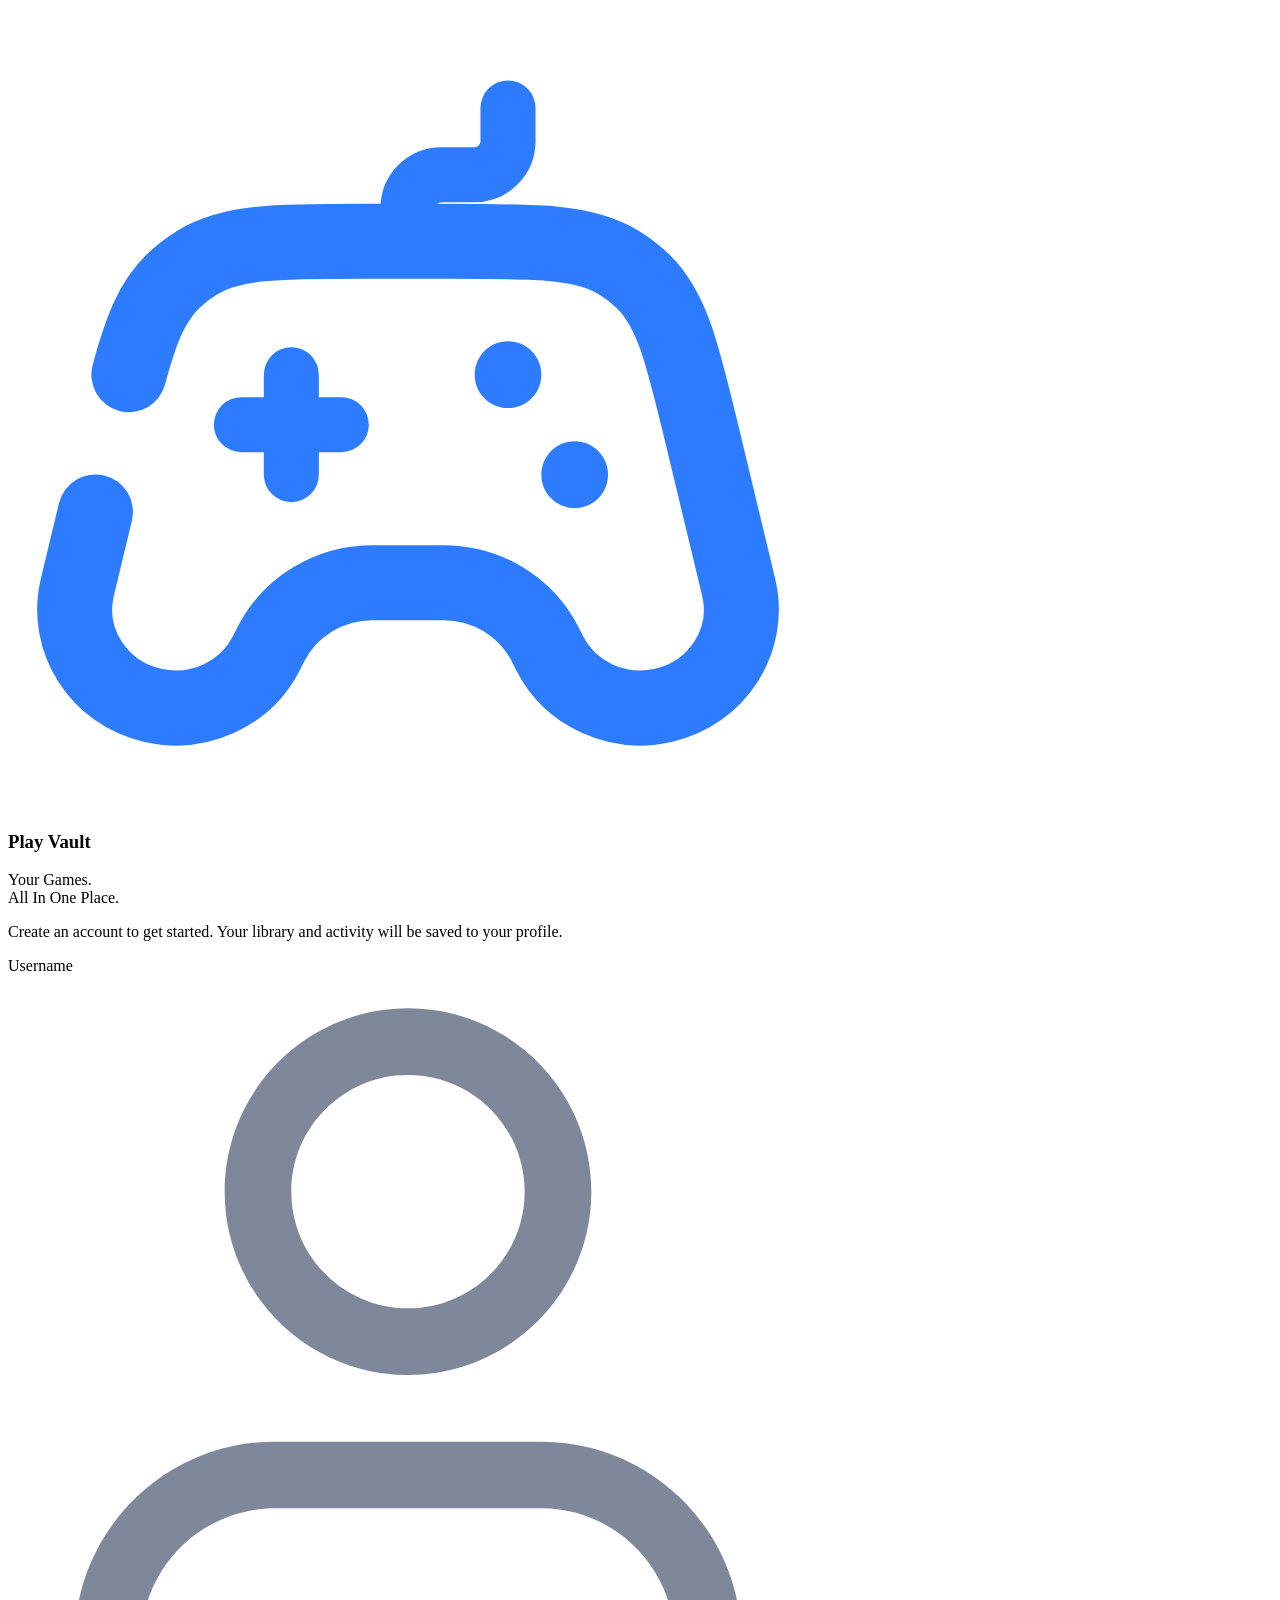
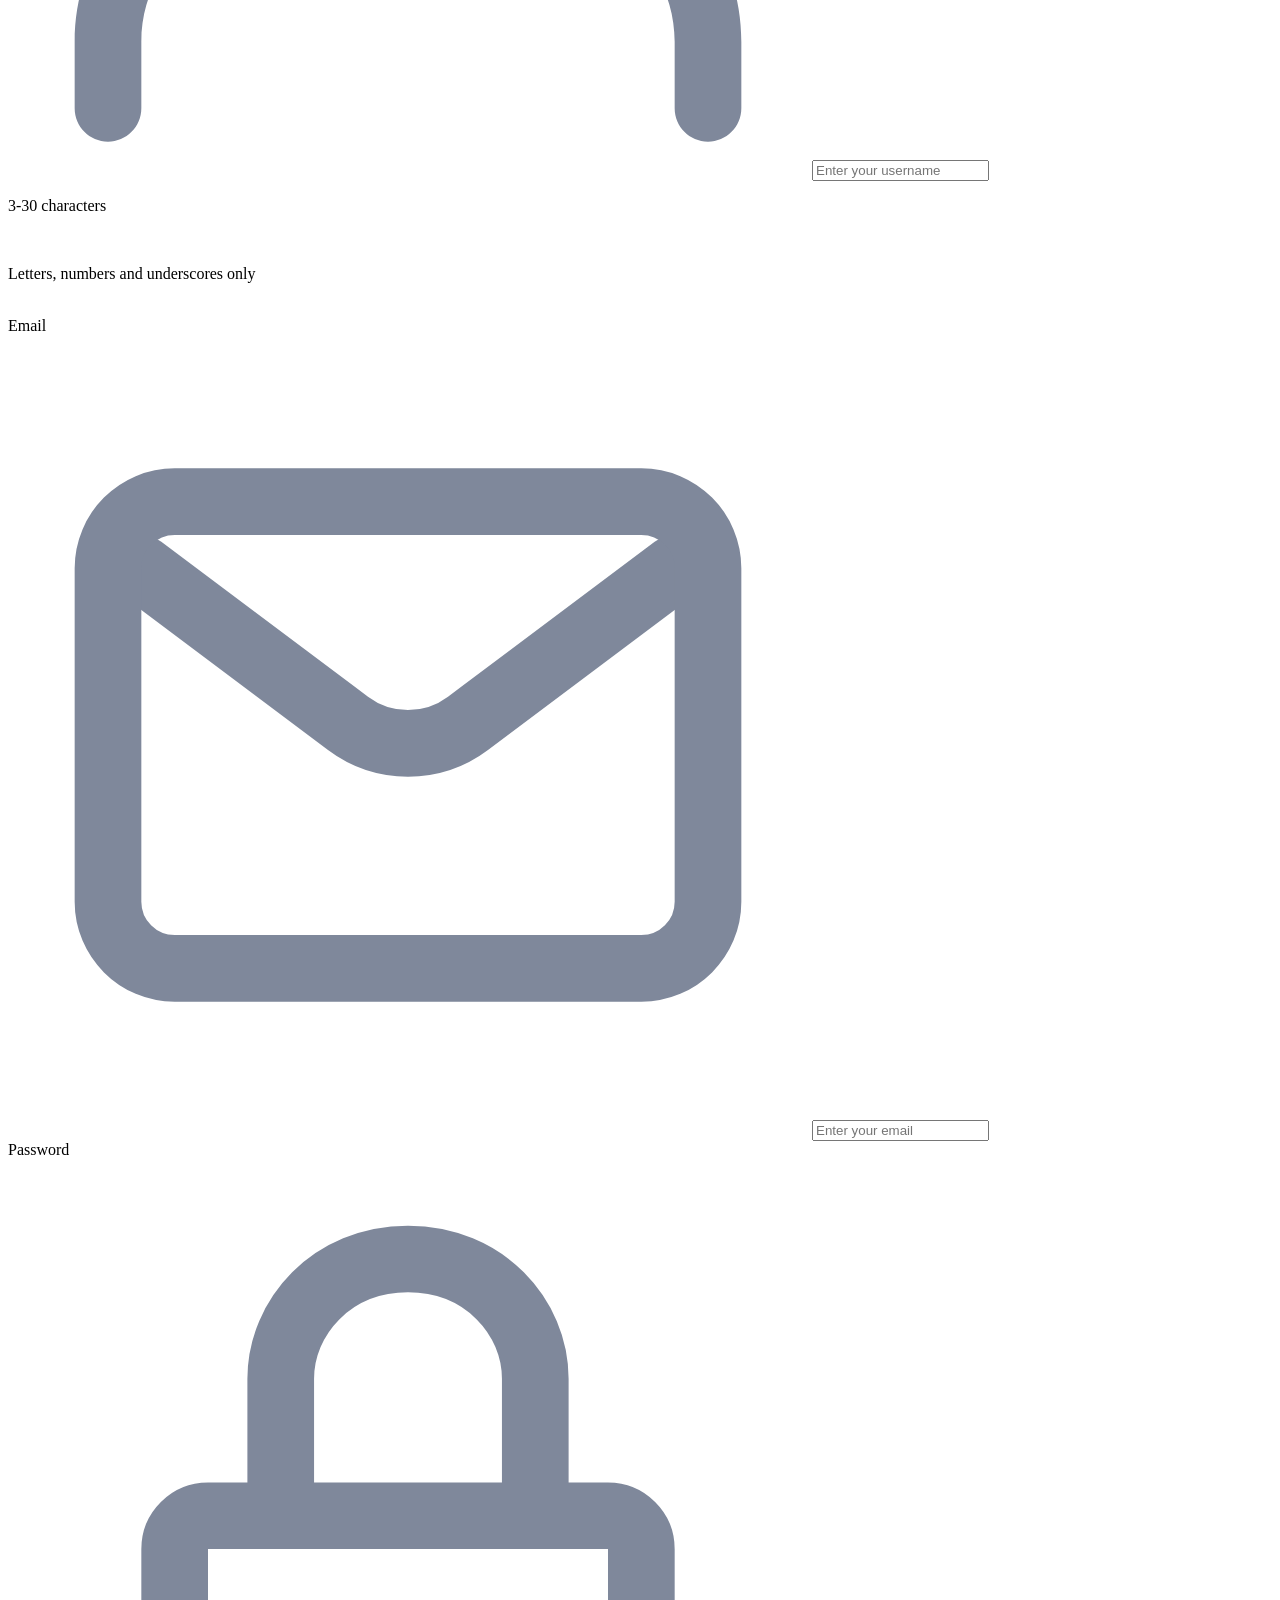
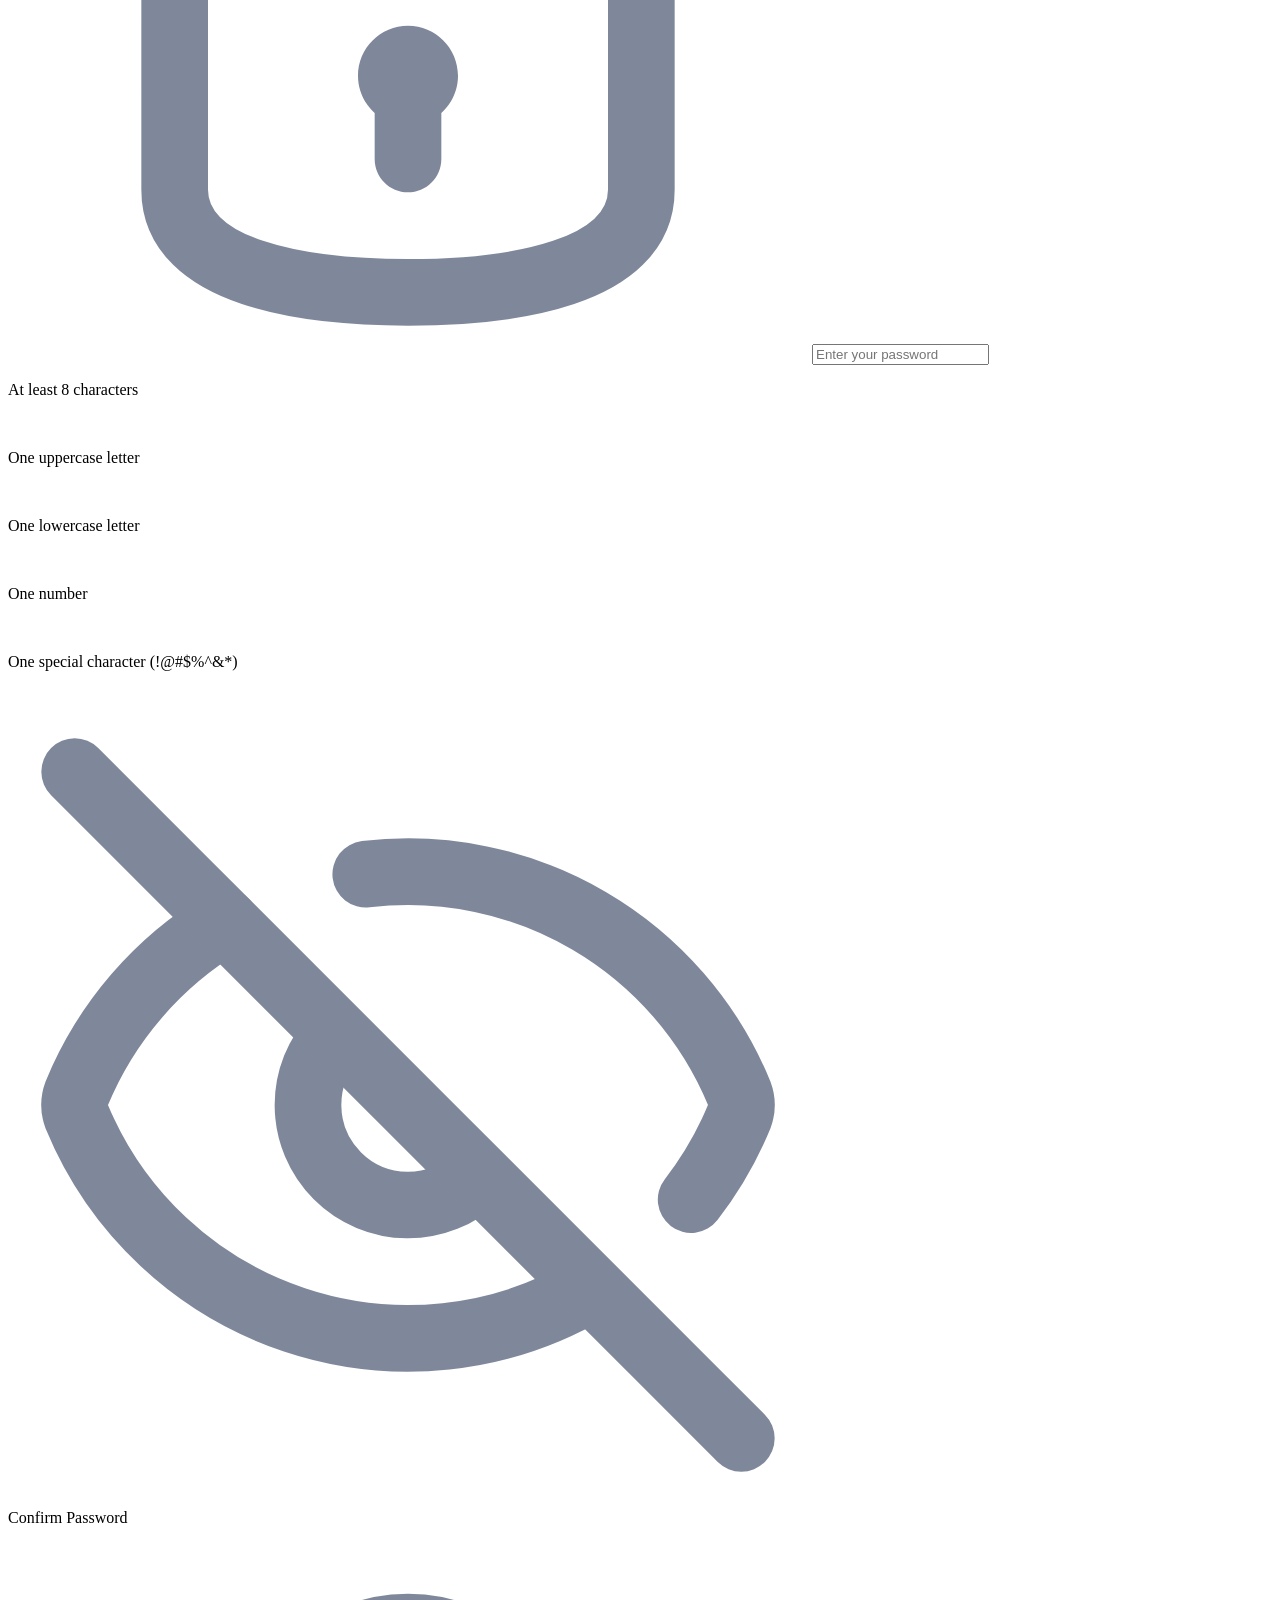
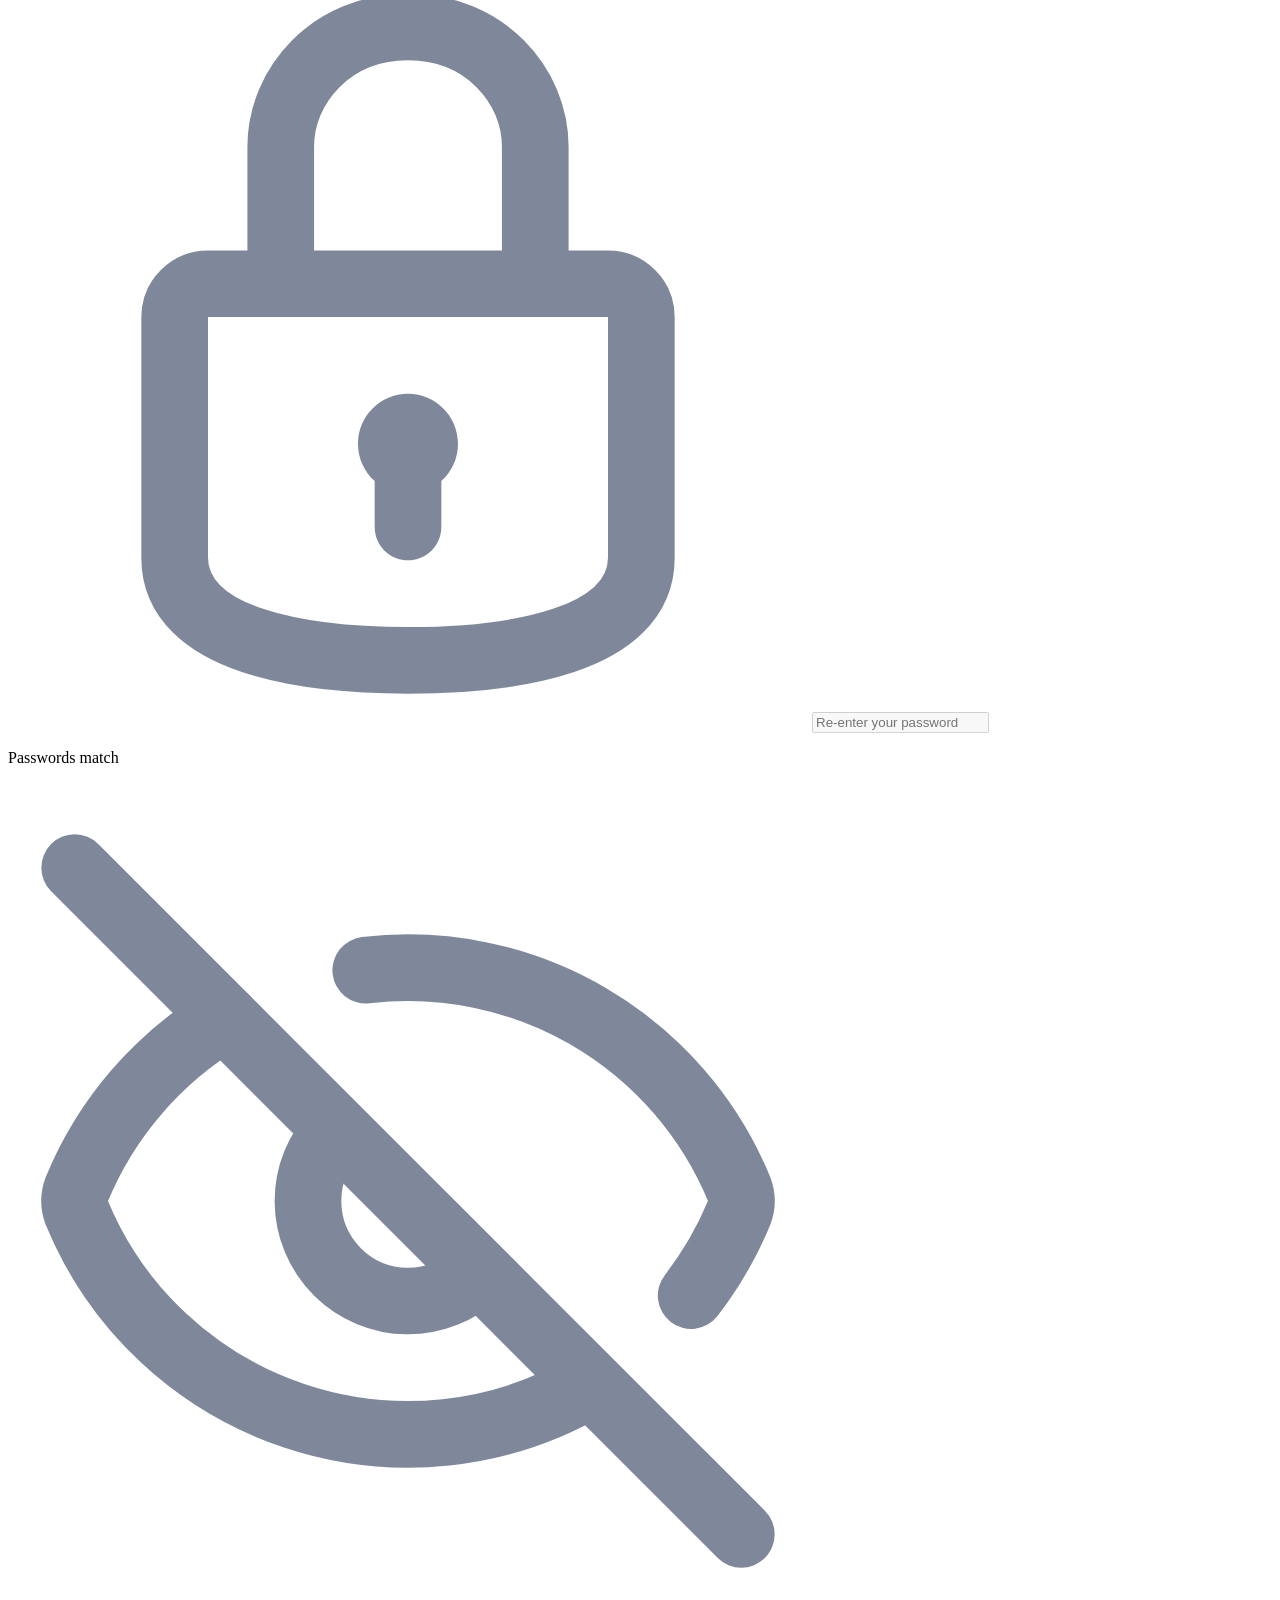
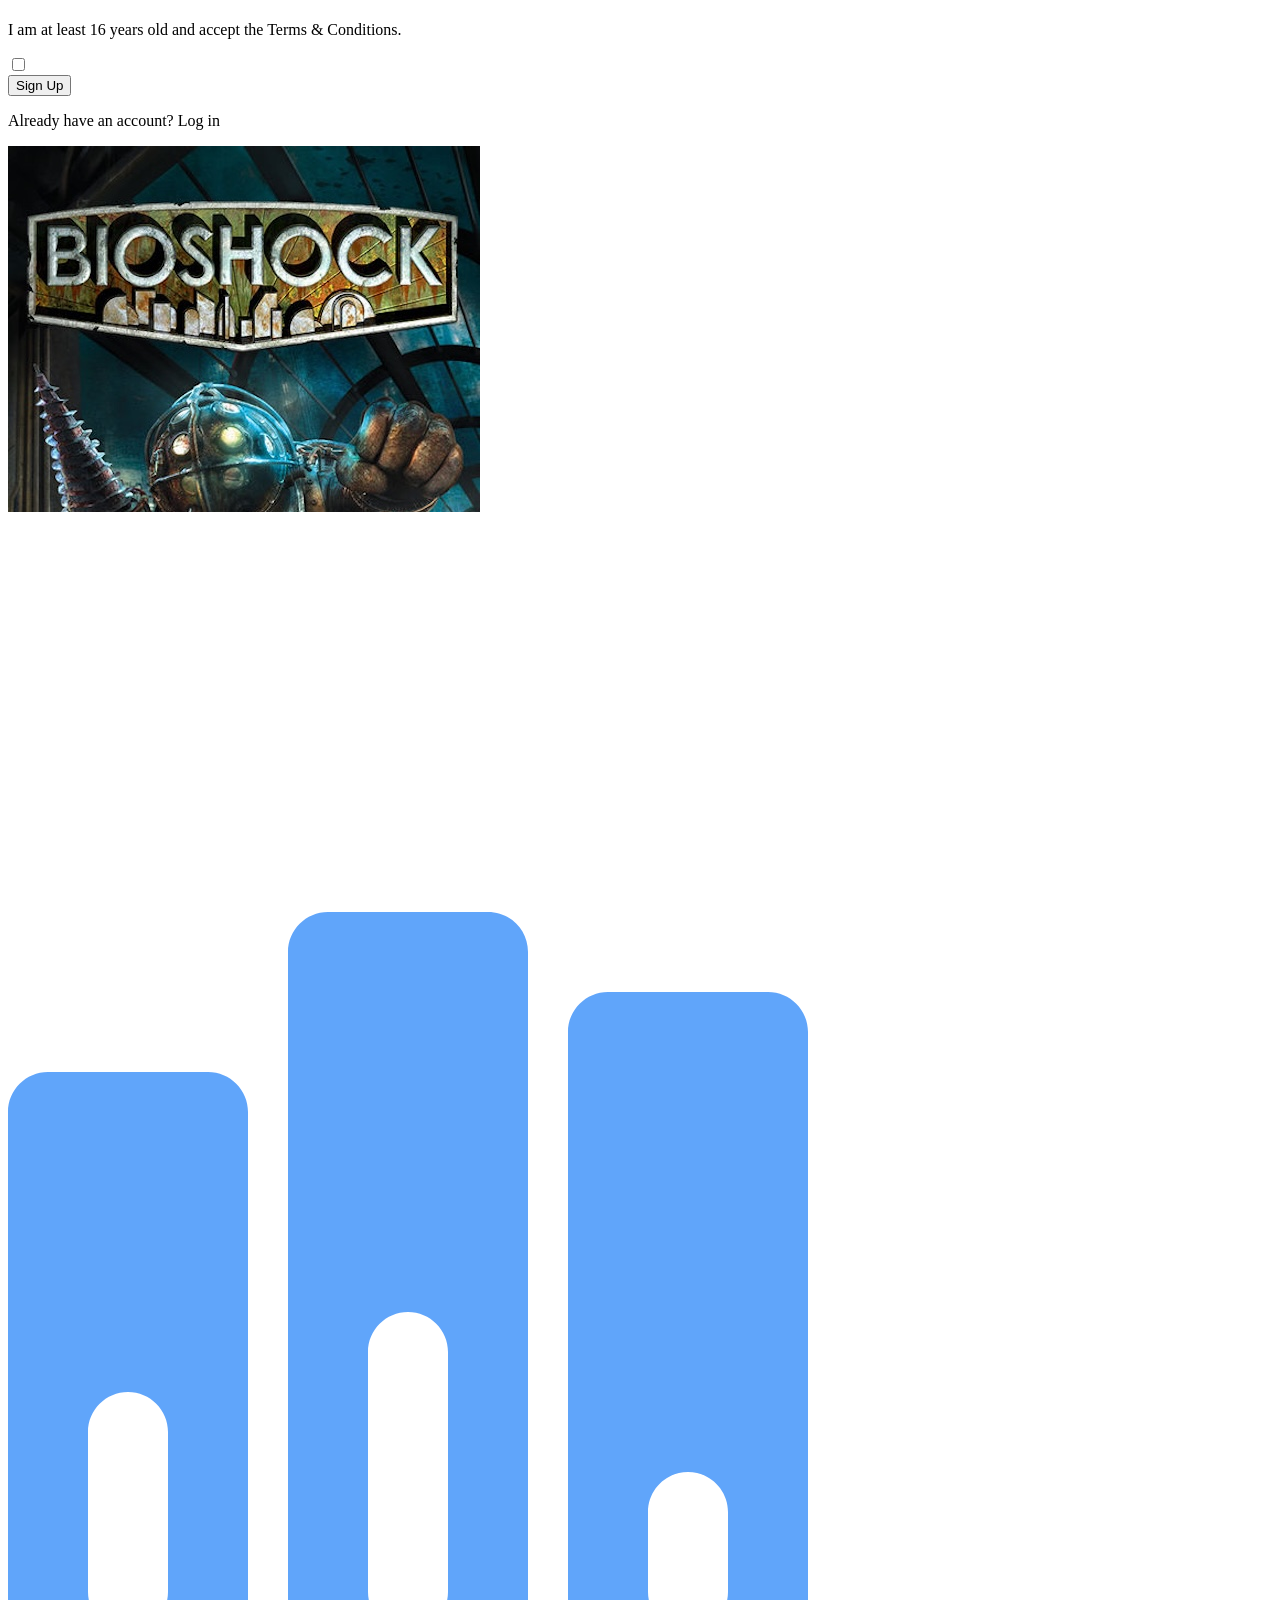
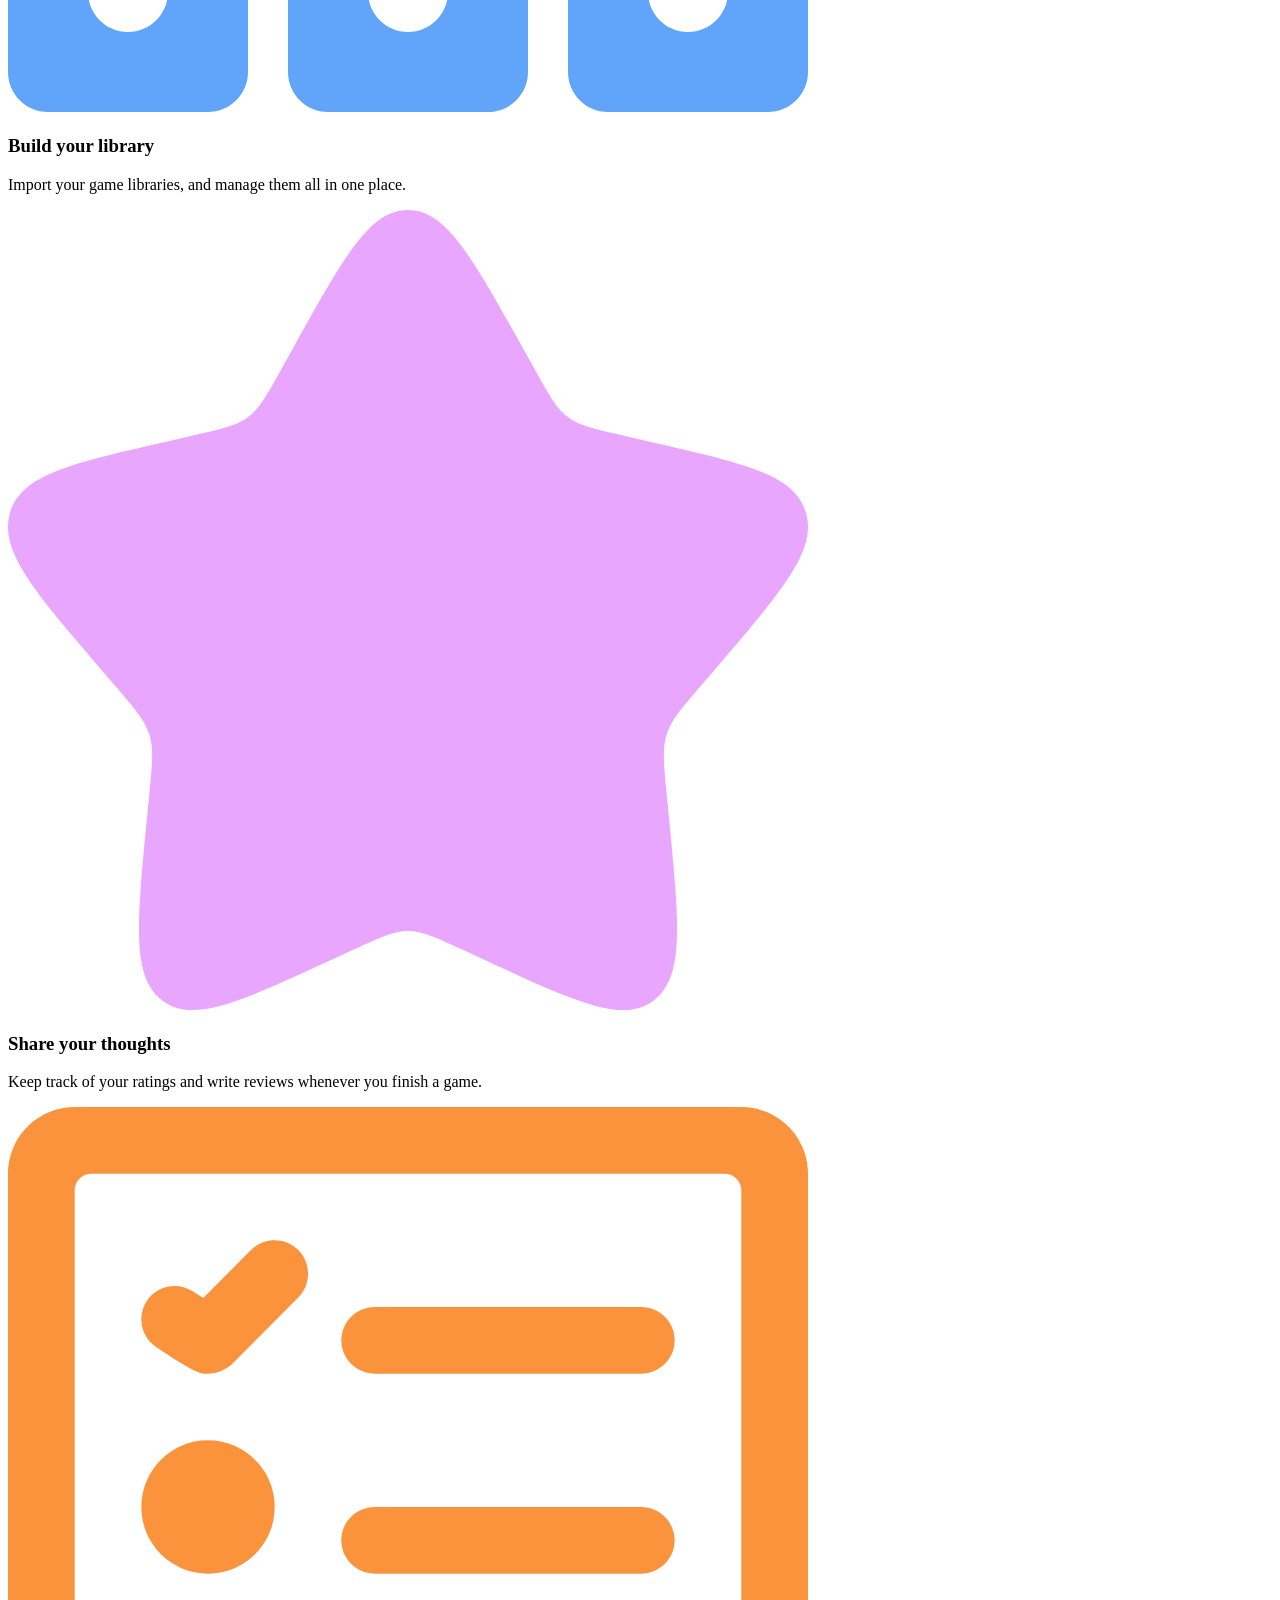
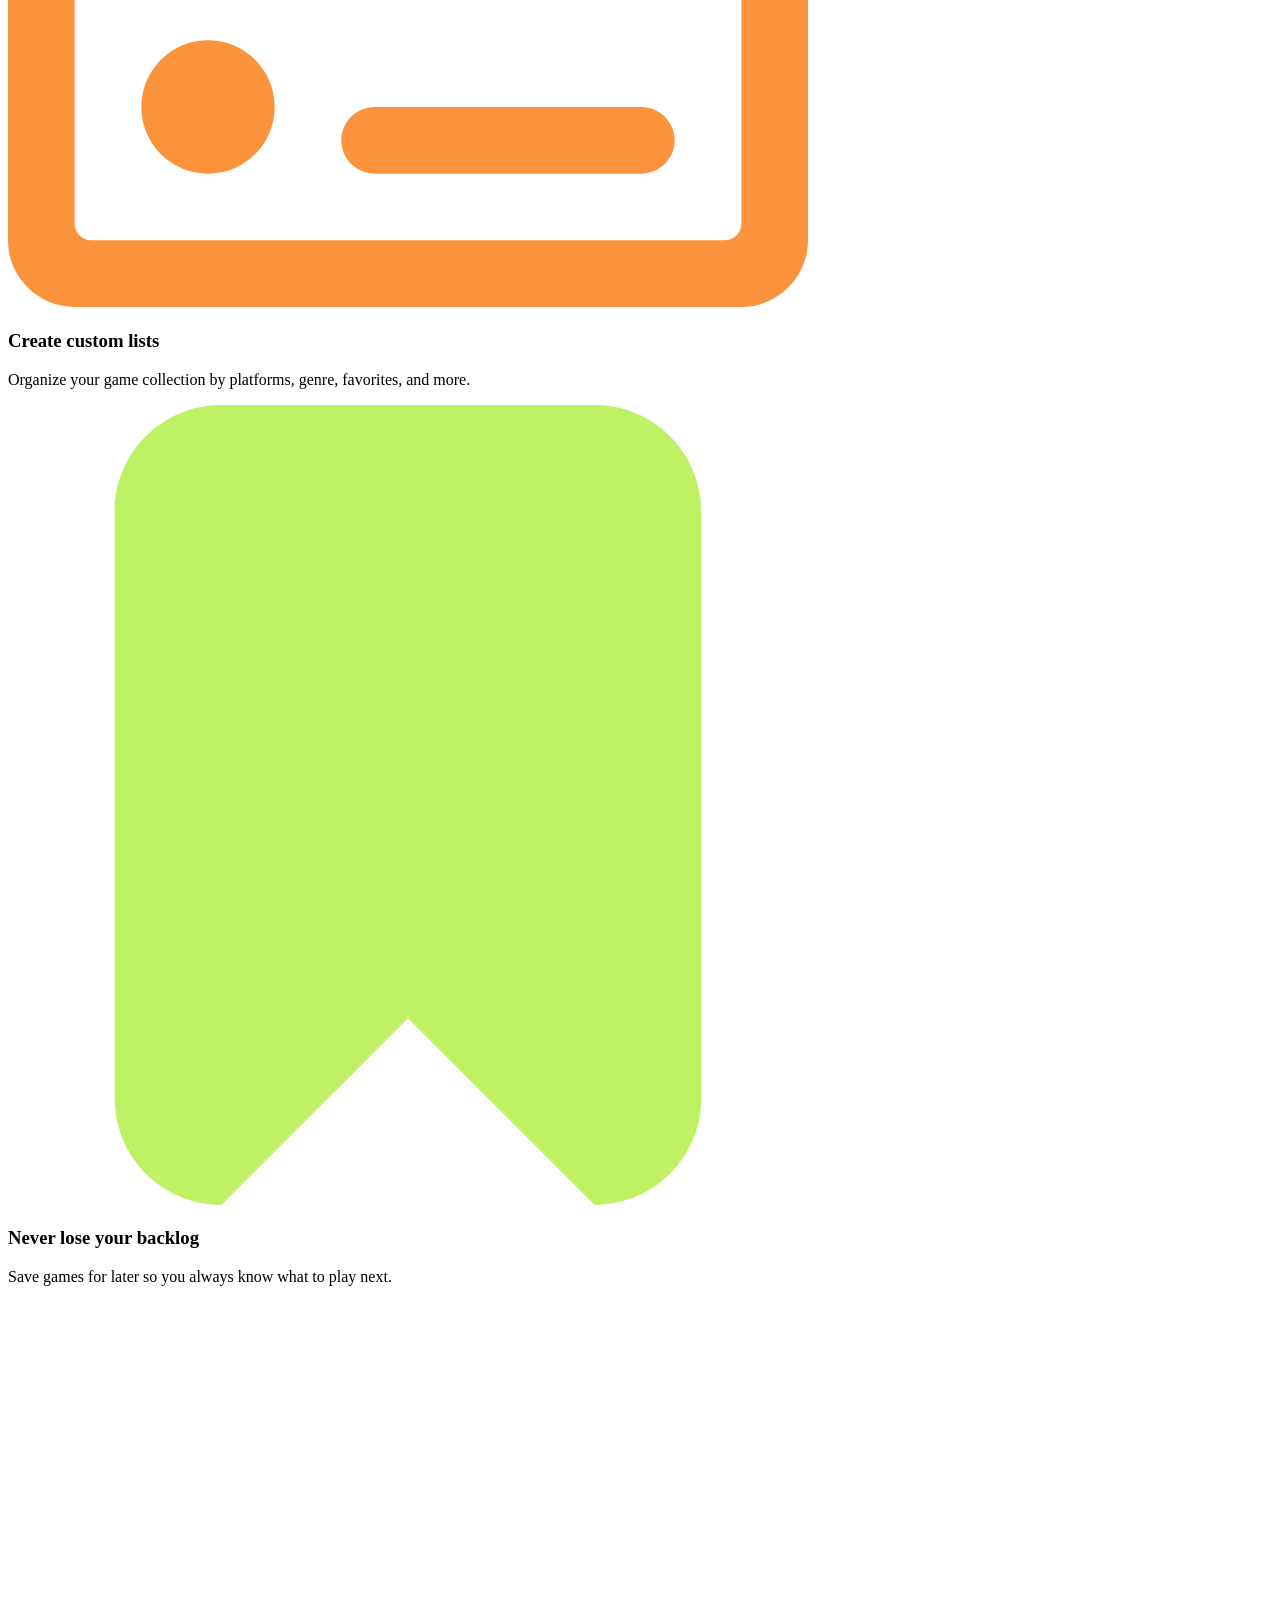
==== index.html @ db042876 "feat(html): add checkbox for terms acceptance - Require users to accept the terms before submitting " ====
<!DOCTYPE html>
<html lang="en">
    <head>
        <meta charset="UTF-8">
        <meta name="viewport" content="width=device-width, initial-scale=1.0">
        <link rel="stylesheet" href="styles/sign-up.css">
        <link rel="preconnect" href="https://fonts.googleapis.com">
        <link rel="preconnect" href="https://fonts.gstatic.com" crossorigin>
        <link href="https://fonts.googleapis.com/css2?family=Inter:ital,opsz,wght@0,14..32,100..900;1,14..32,100..900&display=swap" rel="stylesheet">
        <link rel="preconnect" href="https://fonts.googleapis.com">
        <link rel="preconnect" href="https://fonts.gstatic.com" crossorigin>
        <link href="https://fonts.googleapis.com/css2?family=Manrope:wght@200..800&display=swap" rel="stylesheet">
        <script type="module" src="scripts/background.js"></script>
        <script type="module" src="scripts/form.js"></script>
        <title>Sign Up</title>
    </head>
    <body>
        <div class="sign-up-wrapper">
            <div class="sign-up-card">
                <section class="sign-up-content">
                    <div class="content-wrapper">
                        <section class="content-intro">
                            <div class="content-header">
                                <div id="logo-wrapper">
                                    <img src="UI Icons/Input Icons/logo-icon.svg" alt="Video game controller icon" id="logo-icon">
                                </div>
                                <h1 id="content-title">
                                    <span class="heading-primary">Play</span>
                                    <span class="heading-secondary">Vault</span>
                                </h1>
                            </div>
                            <p id="content-tagline">
                                <span class="heading-primary">Your Games.<br></span>
                                <span class="heading-secondary">All In One Place.</span>
                            </p>
                            <div id="content-description-wrapper">
                                <p id="content-description">Create an account to get started. Your library and activity will be saved to your profile.</p>
                            </div>
                        </section>
                            <section class="user-info">
                                <div class="form-group">
                                    <label for="username">
                                        Username
                                    </label>
                                    <div class="input-wrapper">
                                        <img src="UI Icons/Input Icons/username-icon.svg" class="input-icon" id="username-icon" alt="User avatar icon to repersent username input">
                                        <input 
                                            type="text" 
                                            class="form-control" 
                                            id="username" name="user_name" 
                                            placeholder="Enter your username" 
                                            autocomplete="off" 
                                            minlength="3" 
                                            maxlength="30"
                                            pattern="(?=.*[A-Za-z])(?=.*[0-9])(?!.*[^A-Za-z0-9_])[A-Za-z0-9_]{3,30}" 
                                            required>
                                        <section class="requirements" id="username-requirements">
                                            <section class="requirements-list">
                                                <div class="requirement-item">
                                                    <p class="requirement username-requirement" 
                                                        id="username-requirement-length"
                                                        data-regex=".{3,30}">
                                                        3-30 characters
                                                    </p>
                                                    <img src="" alt="" class="requirement-icon">
                                                </div>
                                                <div class="requirement-item">
                                                    <p class="requirement username-requirement" 
                                                        id="username-requirement-letters"
                                                        data-regex="(?=.*[A-Za-z])(?=.*[0-9])(?!.*[^A-Za-z0-9_])[A-Za-z0-9_]+">
                                                        Letters, numbers and underscores only
                                                    </p>
                                                    <img src="" alt="" class="requirement-icon">
                                            </div>
                                        </section>
                                    </section>
                                    </div>
                                </div>
                                <div class="form-group">
                                    <label for="email">
                                        Email
                                    </label>
                                    <div class="input-wrapper">
                                        <img src="UI Icons/Input Icons/email-icon.svg" class="input-icon" id="email-icon" alt="Email message icon to repersent emal input">
                                        <input 
                                            type="email" 
                                            class="form-control" 
                                            id="email" 
                                            name="user_email" 
                                            placeholder="Enter your email" 
                                            autocomplete="new-user-email"
                                            minlength="8" 
                                            maxlength="254" 
                                            required>
                                    </div>
                                </div>
                            </section>
                            <section class="password-info">
                                <div class="form-group">
                                    <label for="password">
                                        Password
                                    </label>
                                    <div class="input-wrapper">
                                        <img src="UI Icons/Input Icons/password-icon.svg" class="input-icon" id="password-icon" alt="Padlock icon to repersent password input">
                                        <input 
                                            type="password" 
                                            class="form-control" 
                                            id="password" 
                                            name="user_password" 
                                            placeholder="Enter your password" 
                                            autocomplete="new-password" 
                                            minlength="8" 
                                            maxlength="128"
                                            pattern="^(?=.*[A-Z])(?=.*[a-z])(?=.*[0-9])(?=.*[!@#$%^&*])[A-Za-z0-9!@#$%^&*]{8,128}$" 
                                            required>
                                        <section class="password-strength">
                                            <div class="password-strength-meter">
                                                <div class="strength-segment" id="strength-segment-1"></div>
                                                <div class="strength-segment" id="strength-segment-2"></div>
                                                <div class="strength-segment" id="strength-segment-3"></div>
                                                <div class="strength-segment" id="strength-segment-4"></div>
                                            </div>
                                            <div class="strength-label-wrapper">
                                                <p id="strength-label"></p>
                                            </div>
                                        </section>
                                        <section class="requirements" id="password-requirements">
                                            <section class="requirements-list">
                                                <div class="requirement-item">
                                                    <p class="requirement password-requirement"
                                                        id="password-requirement-length" 
                                                        data-regex=".{8,128}">
                                                        At least 8 characters
                                                     </p>
                                                    <img src="" alt="" class="requirement-icon">
                                                </div>
                                                <div class="requirement-item">
                                                    <p class="requirement password-requirement character-requirement" 
                                                        id="password-requirement-uppercase" 
                                                        data-regex="[A-Z]">
                                                        One uppercase letter
                                                    </p>
                                                    <img src="" alt="" class="requirement-icon">
                                                </div>
                                                <div class="requirement-item">
                                                    <p class="requirement password-requirement character-requirement" 
                                                        id="password-requirement-lowercase" 
                                                        data-regex="[a-z]">
                                                        One lowercase letter    
                                                    </p>
                                                    <img src="" alt="" class="requirement-icon">
                                                </div>
                                                <div class="requirement-item">
                                                    <p class="requirement password-requirement character-requirement" 
                                                        id="password-requirement-number" 
                                                        data-regex="[0-9]">
                                                        One number
                                                    </p>
                                                    <img src="" alt="" class="requirement-icon">
                                                </div>
                                                <div class="requirement-item">
                                                    <p class="requirement password-requirement character-requirement"           id="password-requirement-special-character" data-regex="[!@#$%^&*]">
                                                        One special character (!@#$%^&*)
                                                    </p>
                                                    <img src="" alt="" class="requirement-icon">
                                                </div>
                                            </section>
                                        </section>
                                        <img src="UI Icons/Input Icons/reveal-password-icon-off-gray.svg" class="input-icon reveal-password-icon" alt="Open eye symbol to repersent password reveal button">
                                    </div>
                                </div>
                                <div class="form-group">
                                    <label for="confirm-password">
                                        Confirm Password
                                    </label>
                                    <div class="input-wrapper">
                                        <img src="UI Icons/Input Icons/password-icon.svg" class="input-icon" id="password-icon" alt="Padlock icon to repersent password input">
                                        <input 
                                            type="password" 
                                            class="form-control" 
                                            id="confirm-password" 
                                            name="confirmed_user_password" 
                                            placeholder="Re-enter your password" 
                                            autocomplete="new-password" 
                                            minlength="8" 
                                            maxlength="128" 
                                            pattern="^(?=.*[A-Z])(?=.*[a-z])(?=.*[0-9])(?=.*[!@#$%^&*])[A-Za-z0-9!@#$%^&*]{8,128}$"
                                            required disabled>
                                        <section id="password-match-requirement">
                                            <div class="password-match-status-wrapper">
                                                <p id="password-match-status">
                                                    Passwords match
                                                </p>
                                                <img src="" alt=""  id="password-match-icon">
                                            </div>
                                        </section>
                                        <img src="UI Icons/Input Icons/reveal-password-icon-off-gray.svg" class="input-icon reveal-password-icon" alt="Open eye symbol to repersent password reveal button">
                                    </div>
                                </div>
                            </section>
                            <div class="form-group">
                                <section class="sign-up-legal">
                                    <p>I am at least 16 years old and accept the <a id="terms-and-conditions-link">Terms & Conditions</a>.</p>
                                    <input type="checkbox" id="terms-and-conditions" name="terms_and_conditions" required>
                                </section>
                            </div>
                        </form>
                        <section class="sign-up-submit">
                            <button class="form-control" id="sign-up-button" form="sign-up-form" type="submit">
                                <span id="sign-up-button-text">Sign Up</span>
                            </button>
                        </section>
                        <section class="login-wrapper">
                            <p id="login-text">Already have an account? <a id="login-link">Log in</a></p>
                        </section>
                    </div>
                </section>
                <section class="sign-up-hero">
                    <div id="sign-up-hero-bg-overlay"></div>
                    <div class="sign-up-hero-collage">
                        <div class="collage-column">
                            <img src="" alt="video game cover art" class="collage-image">
                            <img src="" alt="video game cover art" class="collage-image">
                            <img src="" alt="video game cover art" class="collage-image">
                            <img src="" alt="video game cover art" class="collage-image">
                            <img src="" alt="video game cover art" class="collage-image">
                            <img src="" alt="video game cover art" class="collage-image">
                            <img src="" alt="video game cover art" class="collage-image">
                            <img src="" alt="video game cover art" class="collage-image">
                        </div>
                        <div class="collage-column">
                            <img src="" alt="video game cover art" class="collage-image">
                            <img src="" alt="video game cover art" class="collage-image">
                            <img src="" alt="video game cover art" class="collage-image">
                            <img src="" alt="video game cover art" class="collage-image">
                            <img src="" alt="video game cover art" class="collage-image">
                            <img src="" alt="video game cover art" class="collage-image">
                            <img src="" alt="video game cover art" class="collage-image">
                            <img src="" alt="video game cover art" class="collage-image">
                        </div>
                        <div class="collage-column">
                            <img src="" alt="video game cover art" class="collage-image">
                            <img src="" alt="video game cover art" class="collage-image">
                            <img src="" alt="video game cover art" class="collage-image">
                            <img src="" alt="video game cover art" class="collage-image">
                            <img src="" alt="video game cover art" class="collage-image">
                            <img src="" alt="video game cover art" class="collage-image">
                            <img src="" alt="video game cover art" class="collage-image">
                            <img src="" alt="video game cover art" class="collage-image">
                        </div>
                        <div class="collage-column">
                            <img src="" alt="video game cover art" class="collage-image">
                            <img src="" alt="video game cover art" class="collage-image">
                            <img src="" alt="video game cover art" class="collage-image">
                            <img src="" alt="video game cover art" class="collage-image">
                            <img src="" alt="video game cover art" class="collage-image">
                            <img src="" alt="video game cover art" class="collage-image">
                            <img src="" alt="video game cover art" class="collage-image">
                            <img src="" alt="video game cover art" class="collage-image">
                        </div>
                    </div>
                    <div class="hero-wrapper">
                        <section class="hero-features">
                            <section class="hero-feature">
                                <div class="feature-icon-wrapper">
                                    <img src="UI Icons/Feature Icons/library-icon.svg" alt="Book tcon to repersent video game library feature" class="feature-icon">
                                </div>
                                <div class="vertical-line"></div>
                                <div class="feature-content">
                                    <h3 class="feature-title">Build your library</h3>
                                    <p class="feature-description">Import your game libraries, and manage them all in one place.</p>
                                </div>
                            </section>
                            <section class="hero-feature">
                                <div class="feature-icon-wrapper">
                                    <img src="UI Icons/Feature Icons/review-icon.svg" alt="Star icon to represent review video game feature" class="feature-icon">
                                </div>
                                <div class="vertical-line"></div>
                                <div class="feature-content">
                                    <h3 class="feature-title">Share your thoughts</h3>
                                    <p class="feature-description">Keep track of your ratings and write reviews whenever you finish a game.</p>
                                </div>
                            </section>
                            <section class="hero-feature">
                                <div class="feature-icon-wrapper">
                                    <img src="UI Icons/Feature Icons/custom-list-icon.svg" alt="Chceklist icon to reperesnt custom list feature" class="feature-icon">
                                </div>
                                <div class="vertical-line"></div>
                                <div class="feature-content">
                                    <h3 class="feature-title">Create custom lists</h3>
                                    <p class="feature-description">Organize your game collection by platforms, genre, favorites, and more.</p>
                                </div>
                            </section>
                            <section class="hero-feature">
                                <div class="feature-icon-wrapper">
                                    <img src="UI Icons/Feature Icons/backlog-icon.svg" alt="Bookmark icon to reprsent backlog feature" class="feature-icon">
                                </div>
                                <div class="vertical-line"></div>
                                <div class="feature-content">
                                    <h3 class="feature-title">Never lose your backlog</h3>
                                    <p class="feature-description">Save games for later so you always know what to play next.</p>
                                </div>
                            </section>
                        </section>
                    </div>
                </section>
            </div>
        </div>
    </body>
</html>
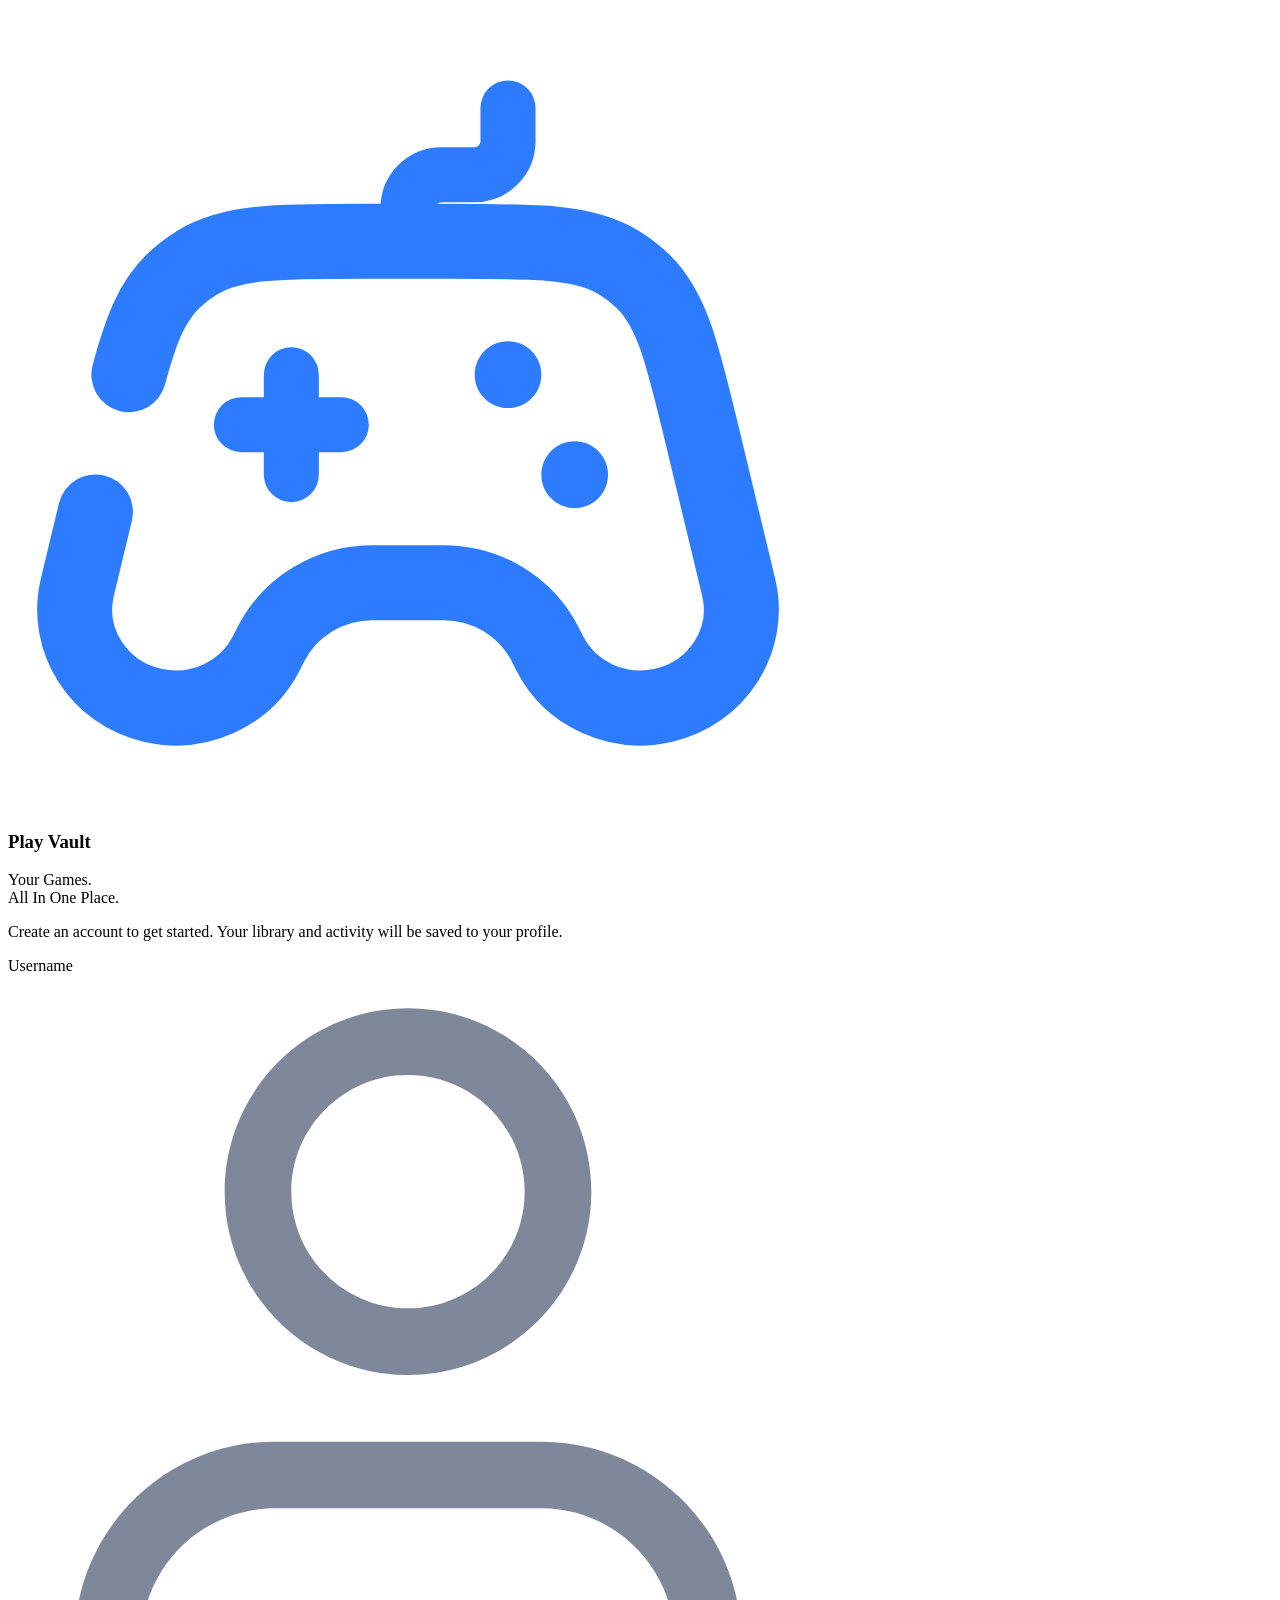
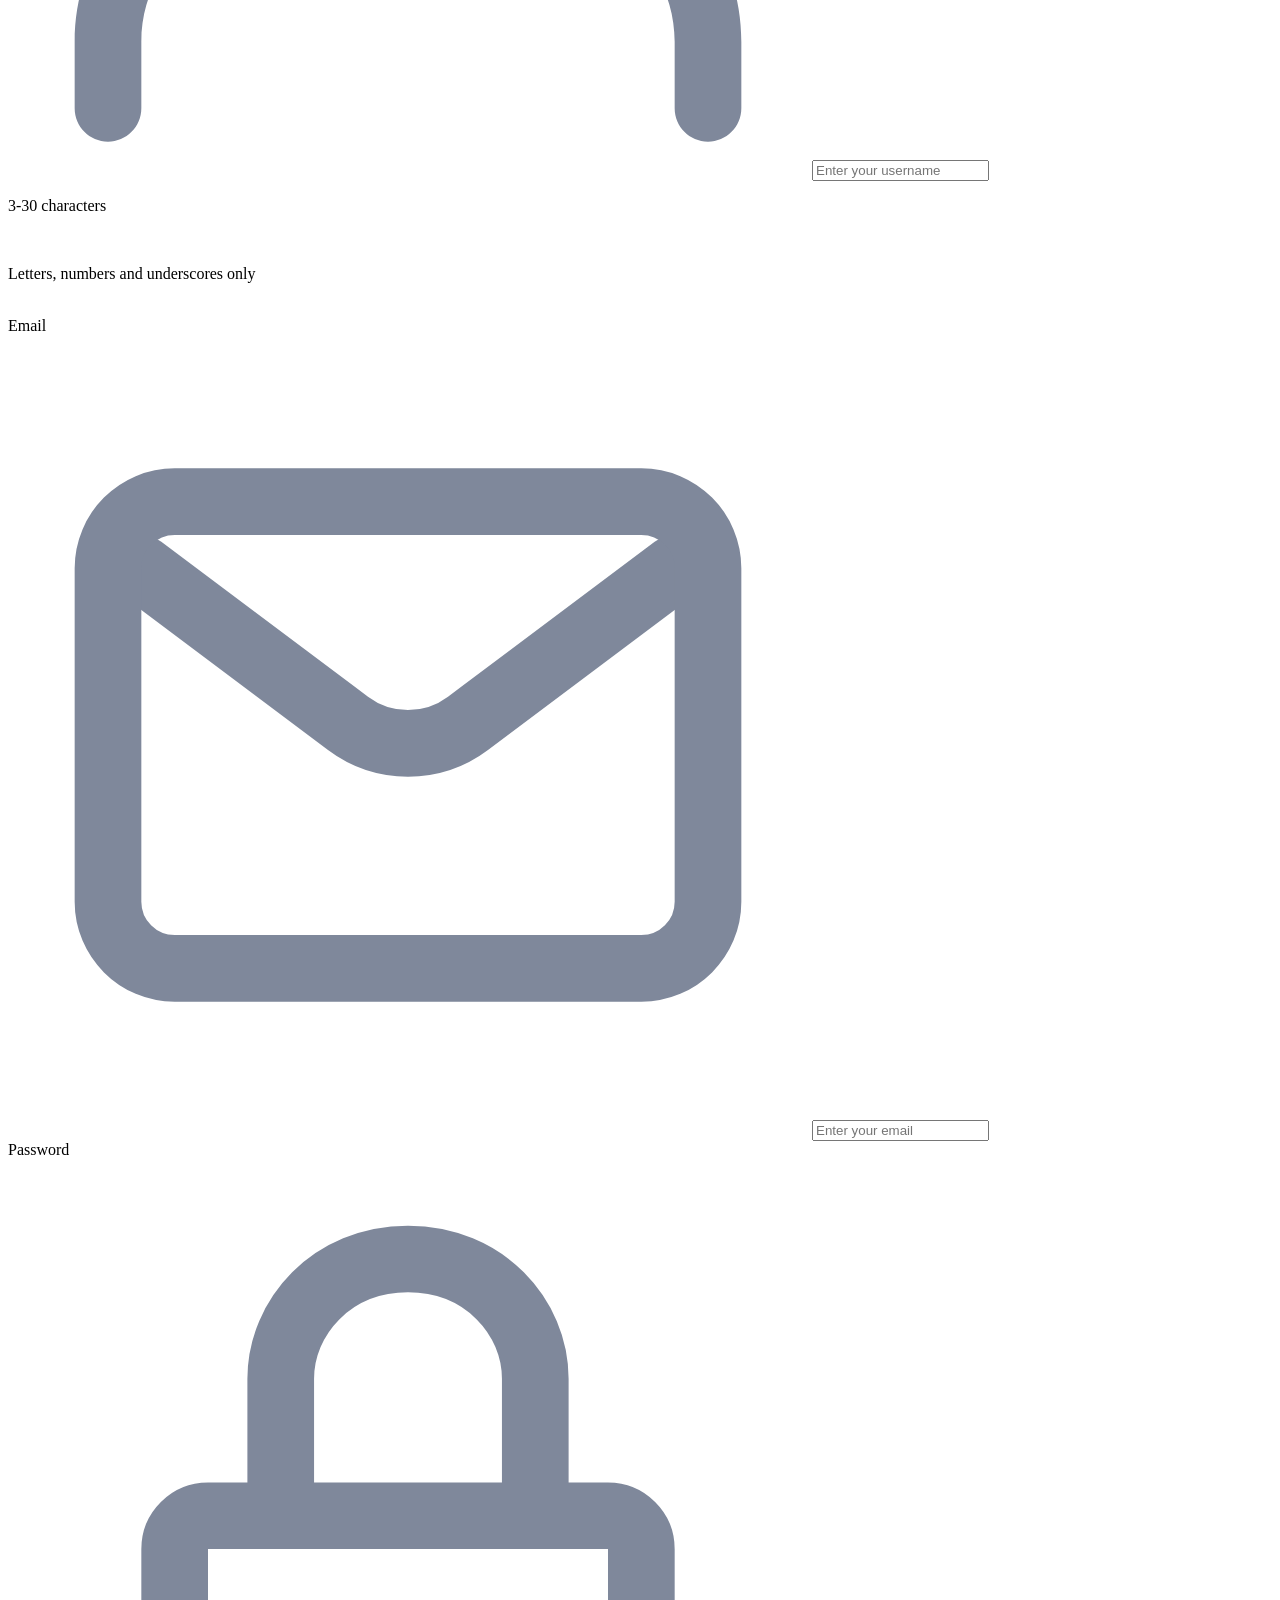
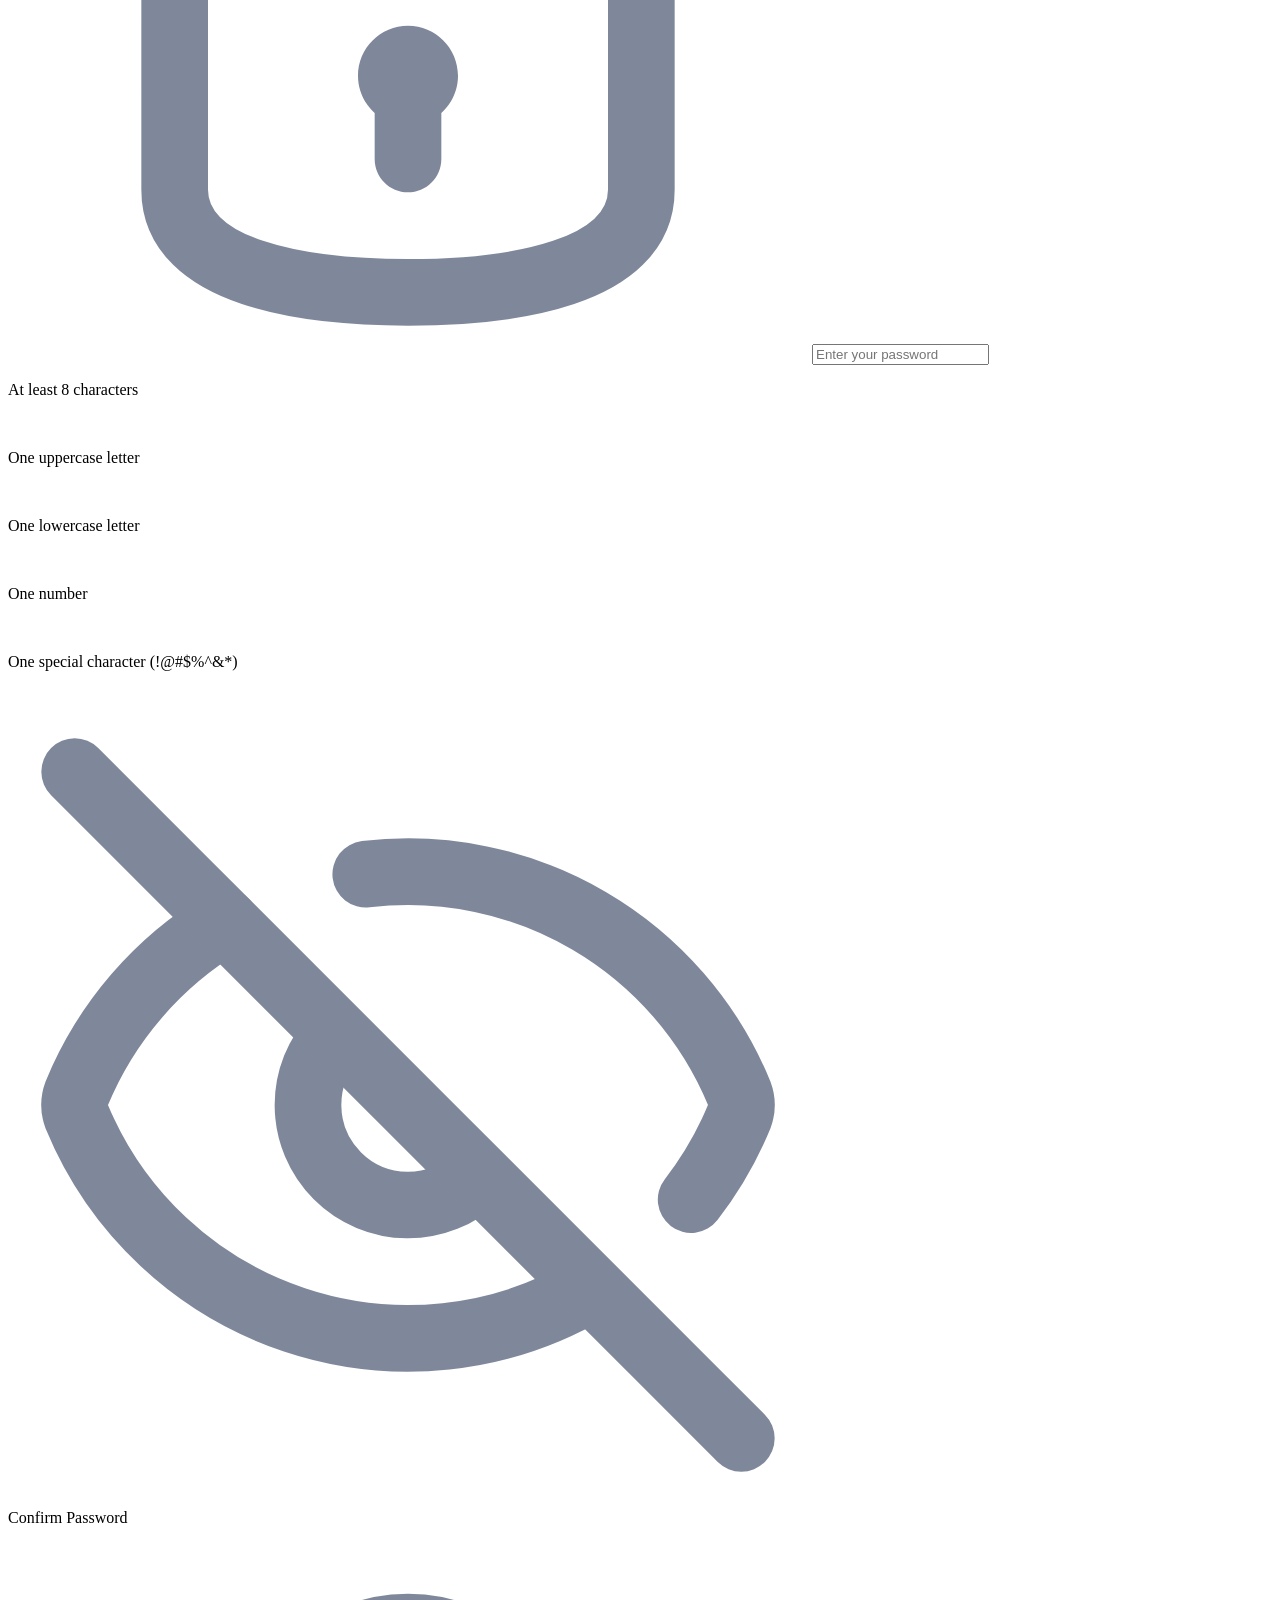
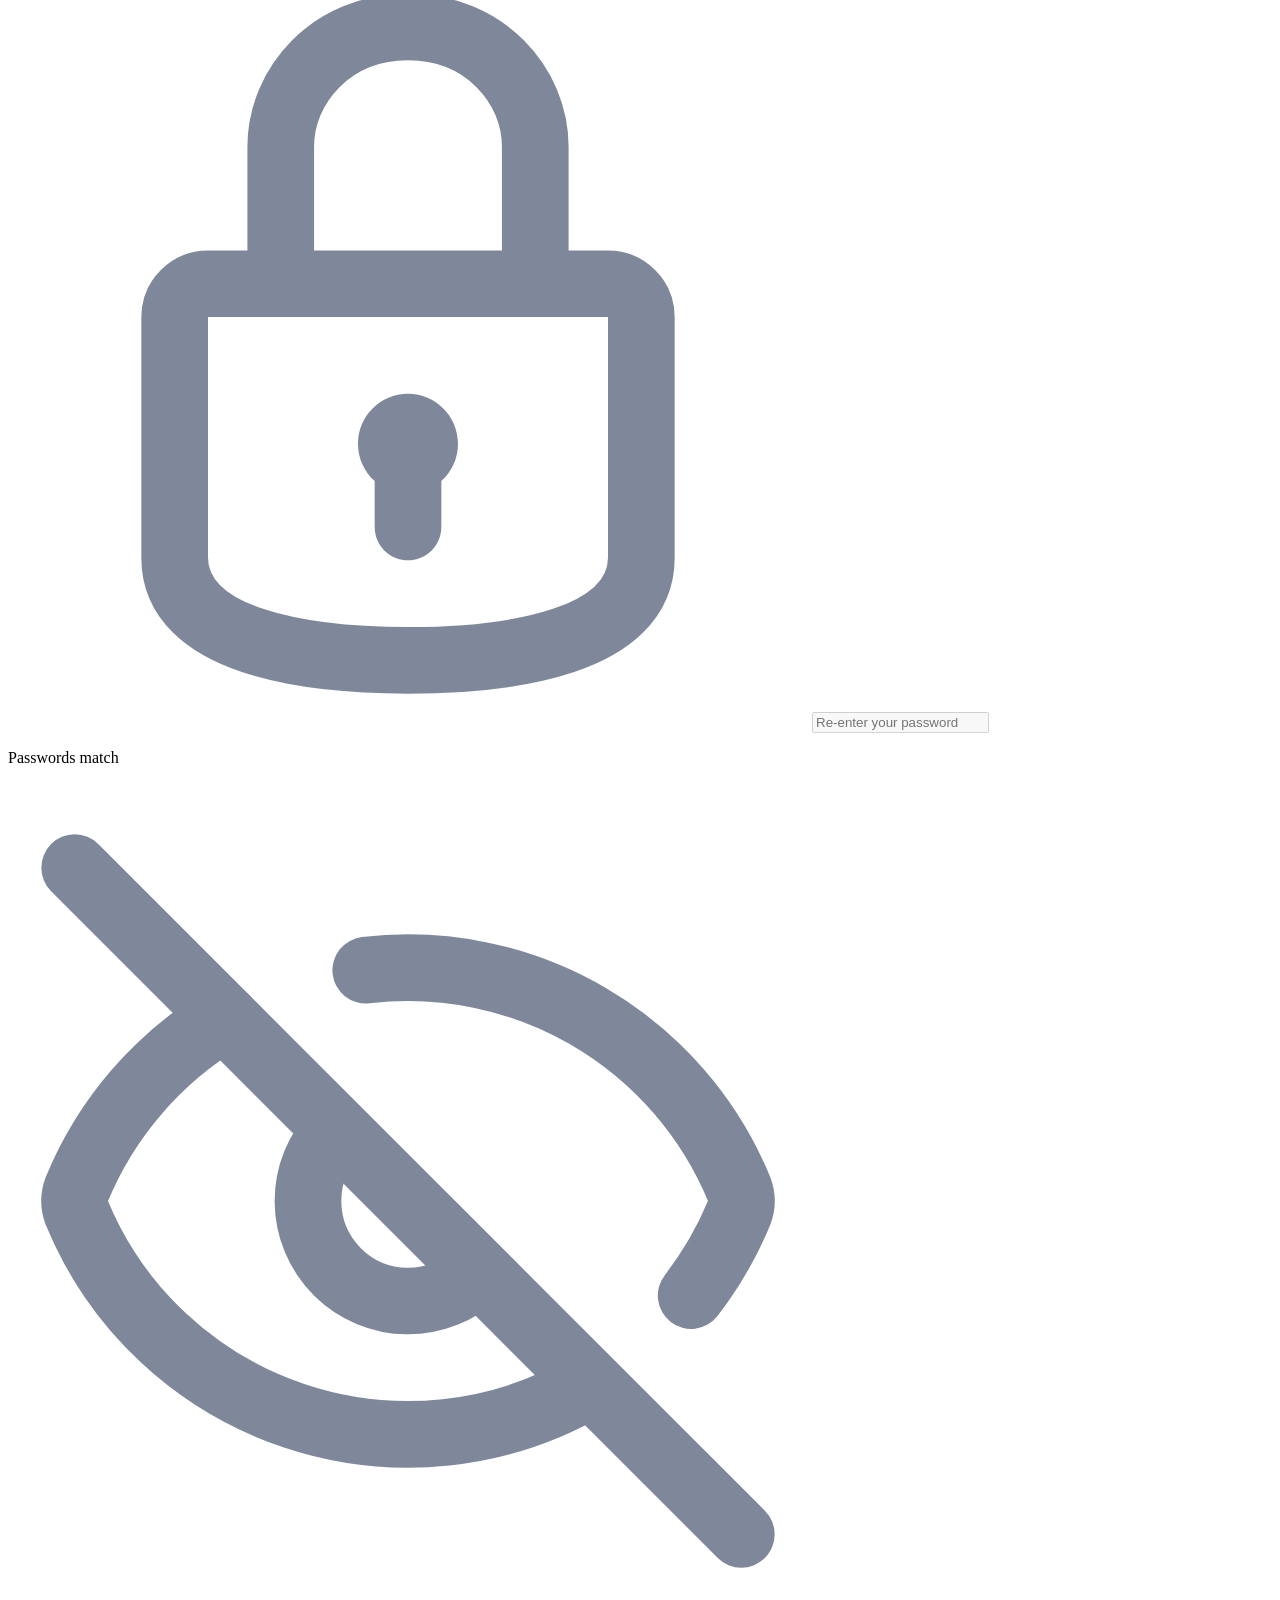
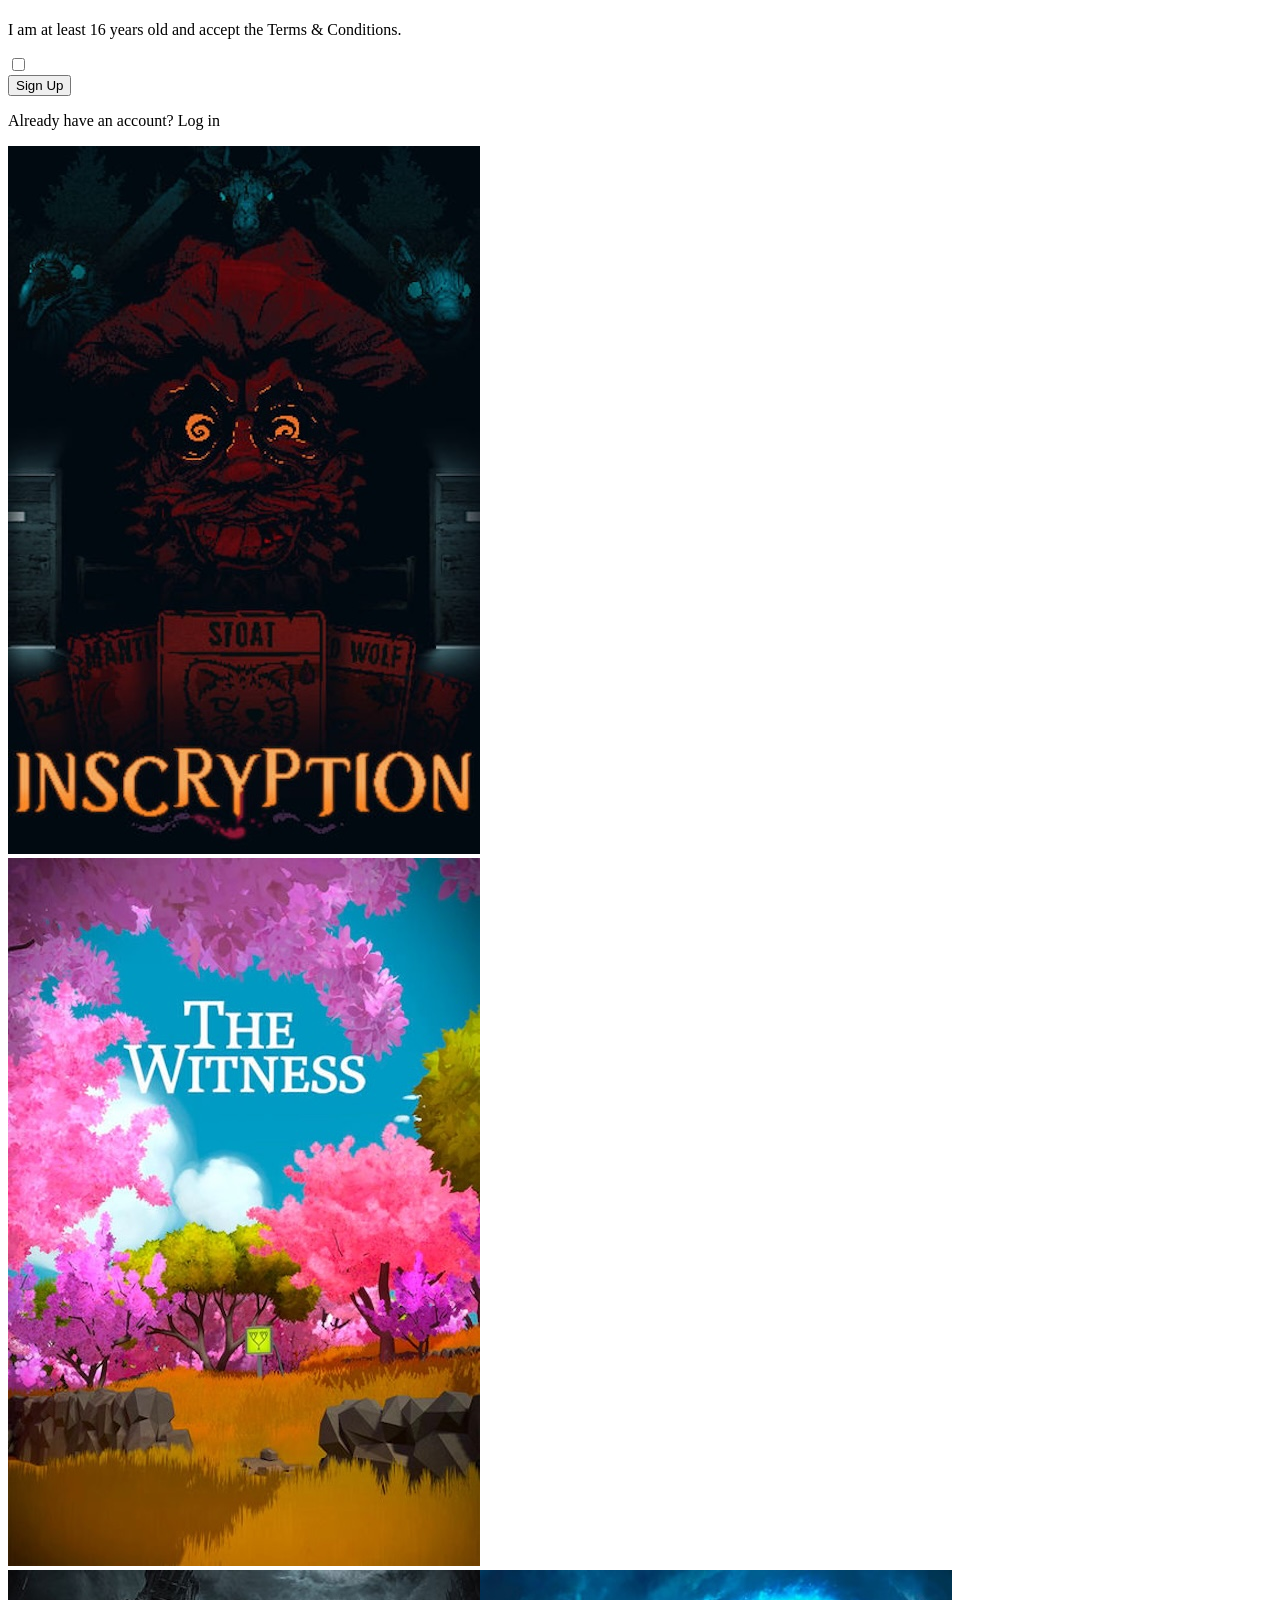
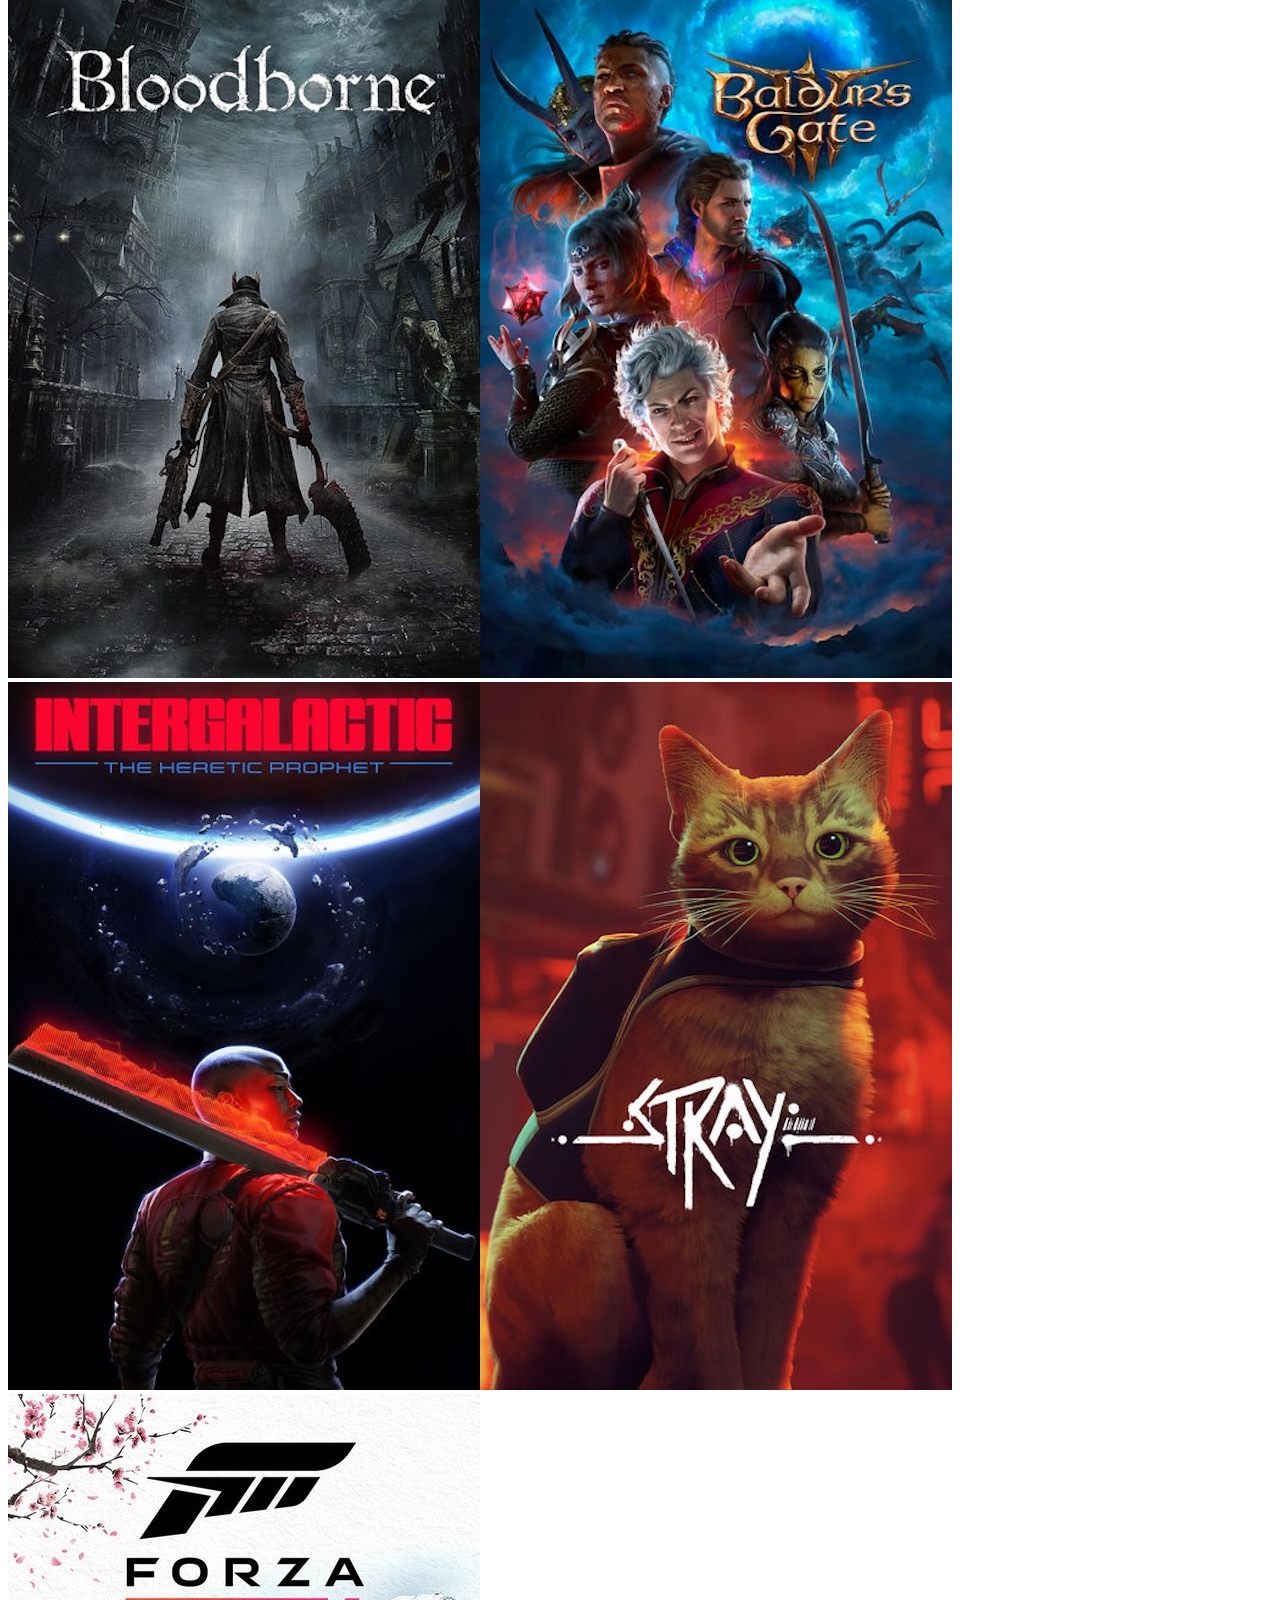
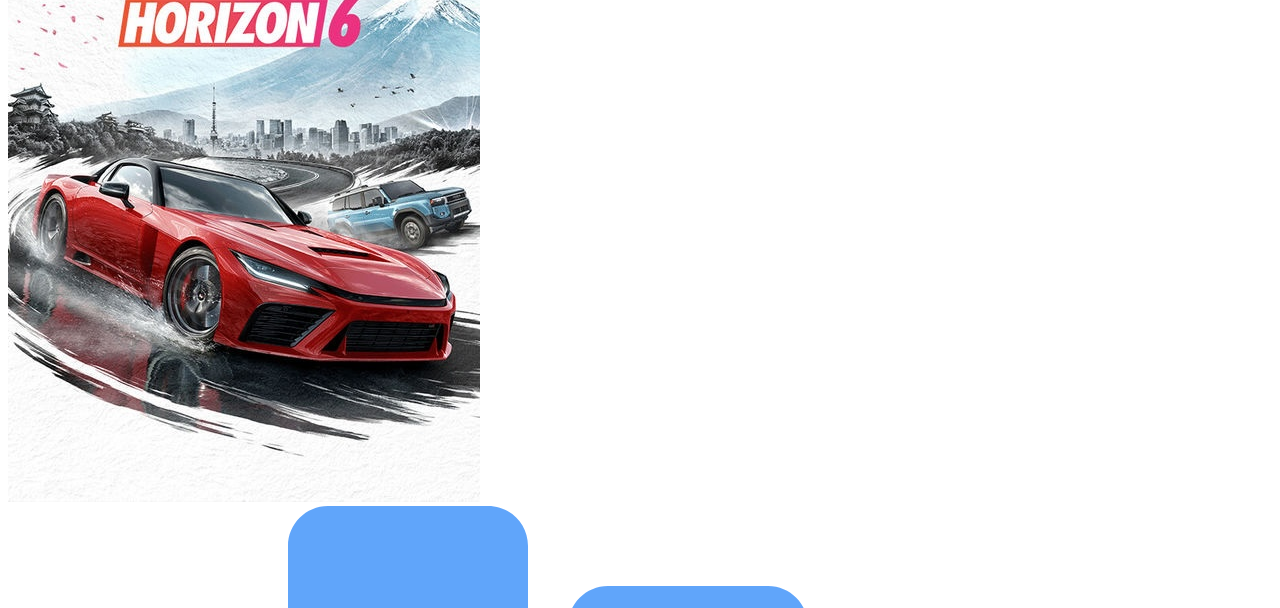
==== commit 8ccf0173: "feat(html): define sign-up form - Add a form element to contain the registration fields. - Disable a" ====
--- a/index.html
+++ b/index.html
@@ -37,6 +37,7 @@
                                 <p id="content-description">Create an account to get started. Your library and activity will be saved to your profile.</p>
                             </div>
                         </section>
+                        <form id="sign-up-form" autocomplete="off" action="./sign-up-complete.html" method="GET">
                             <section class="user-info">
                                 <div class="form-group">
                                     <label for="username">
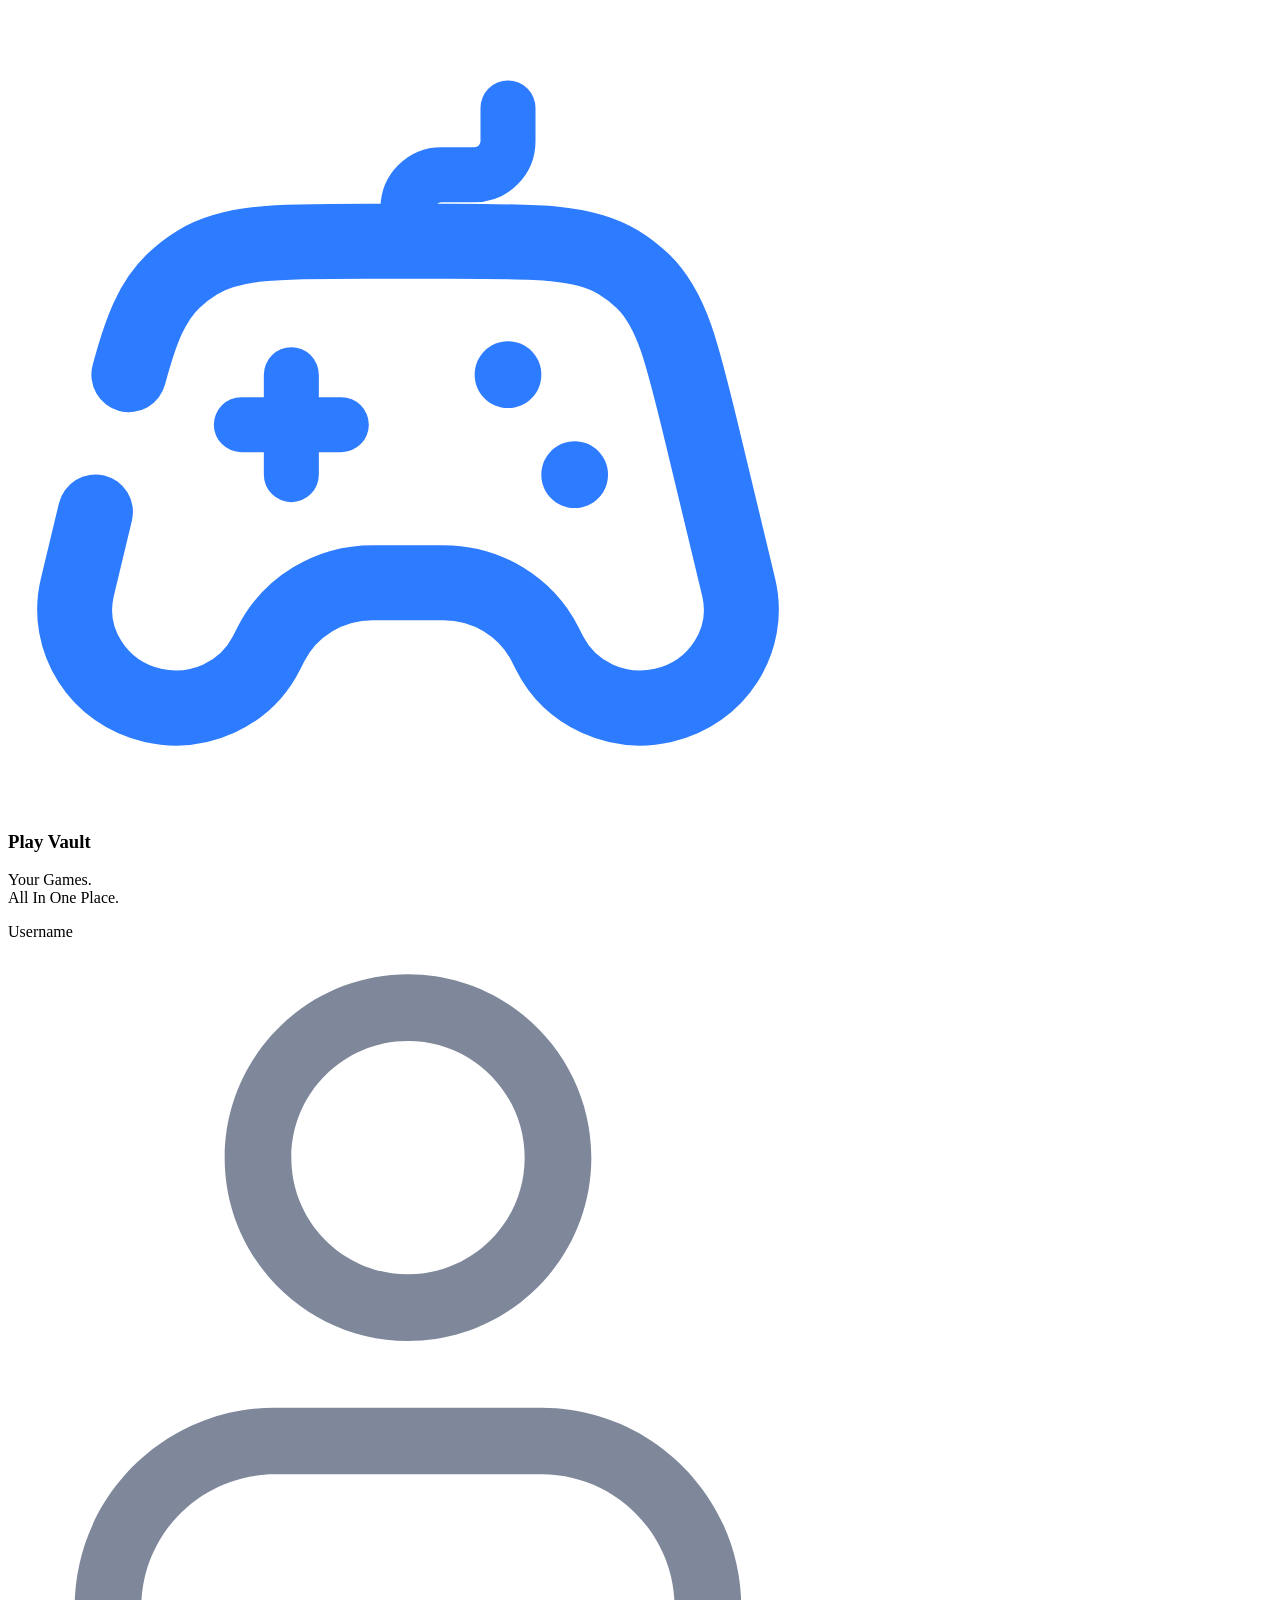
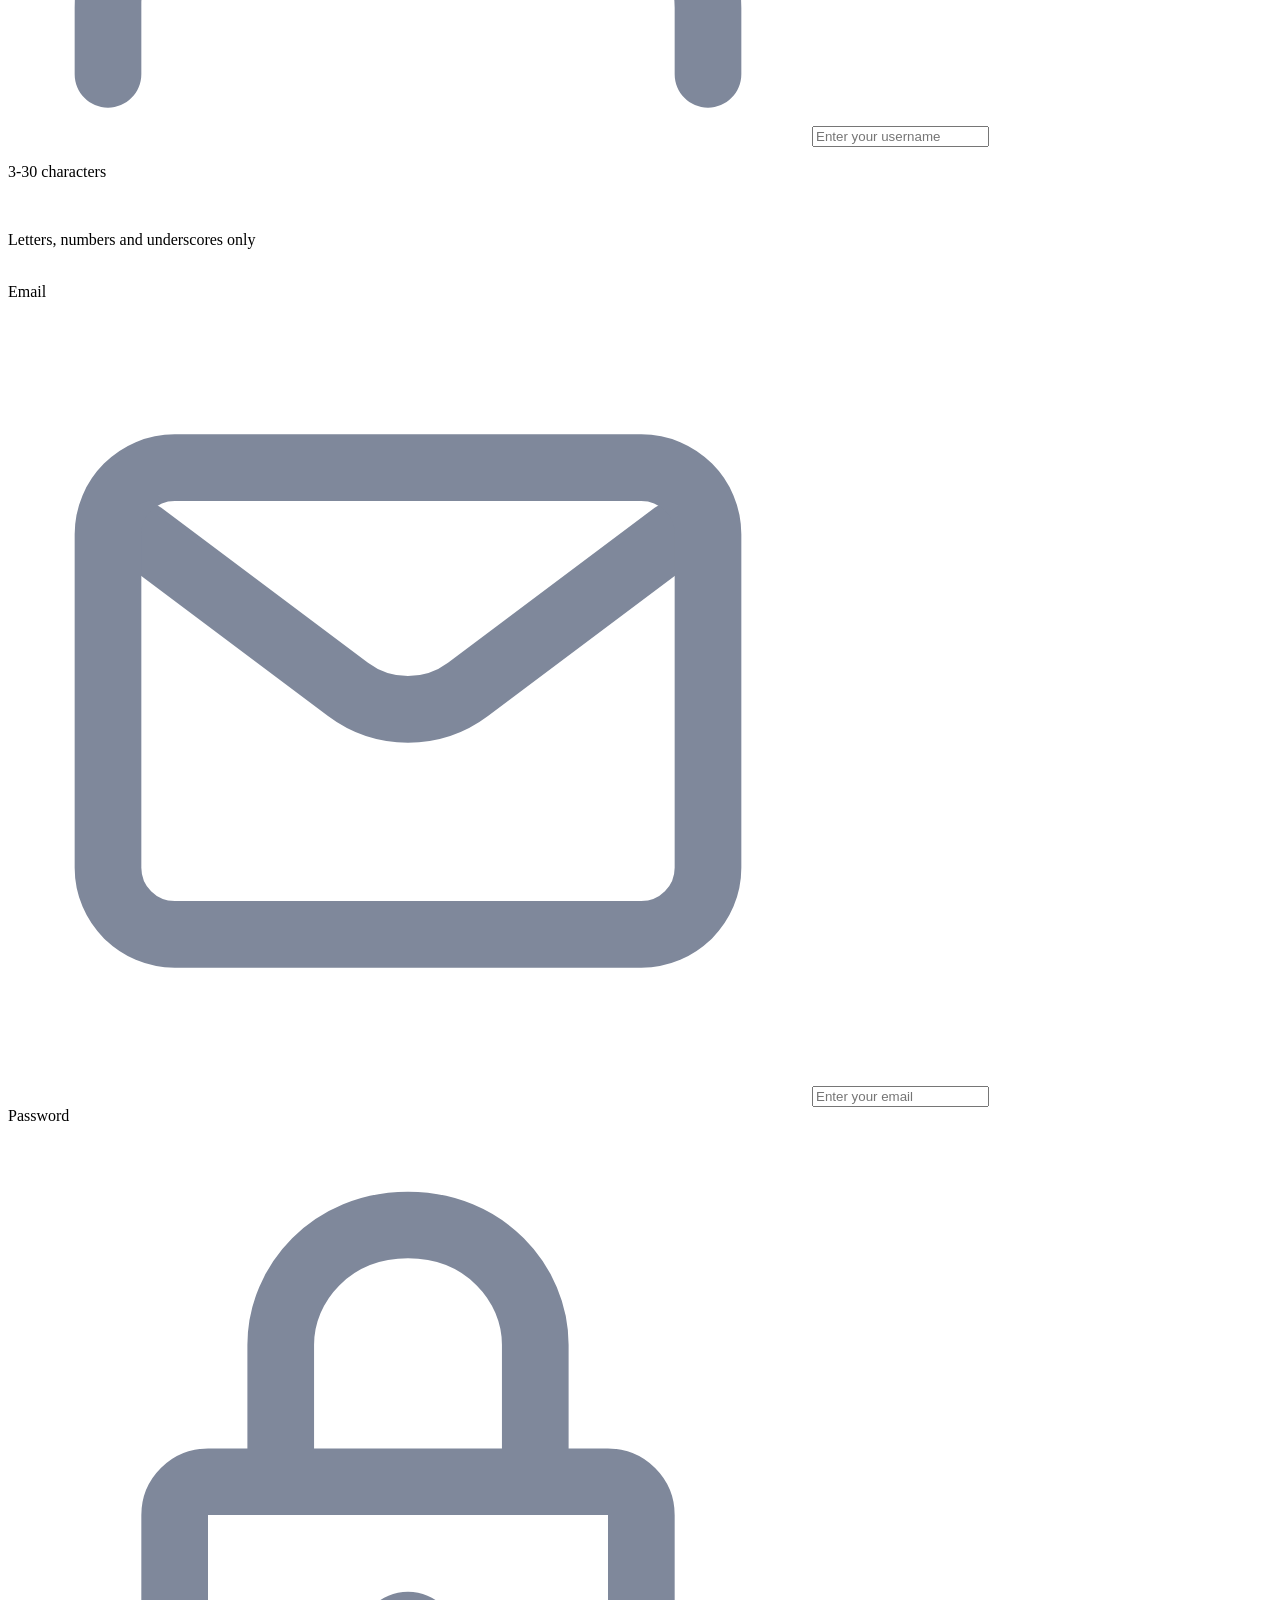
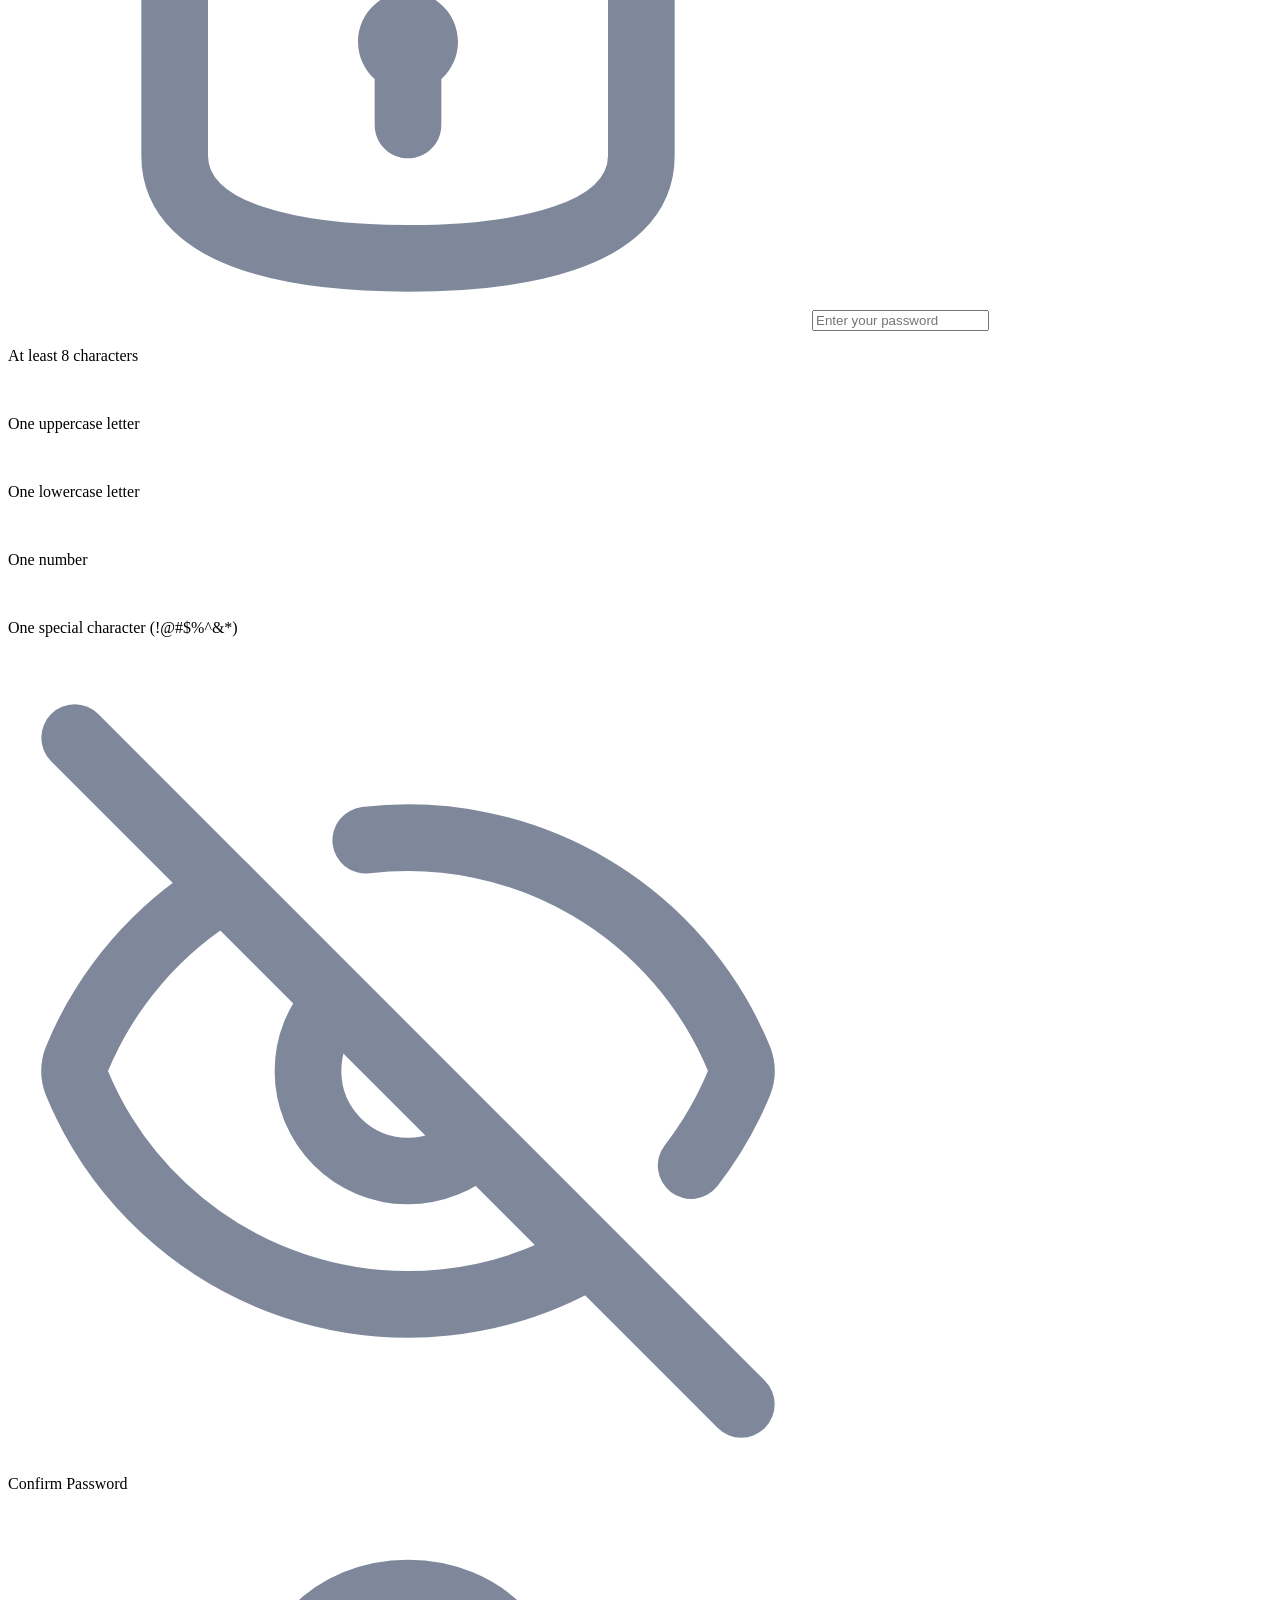
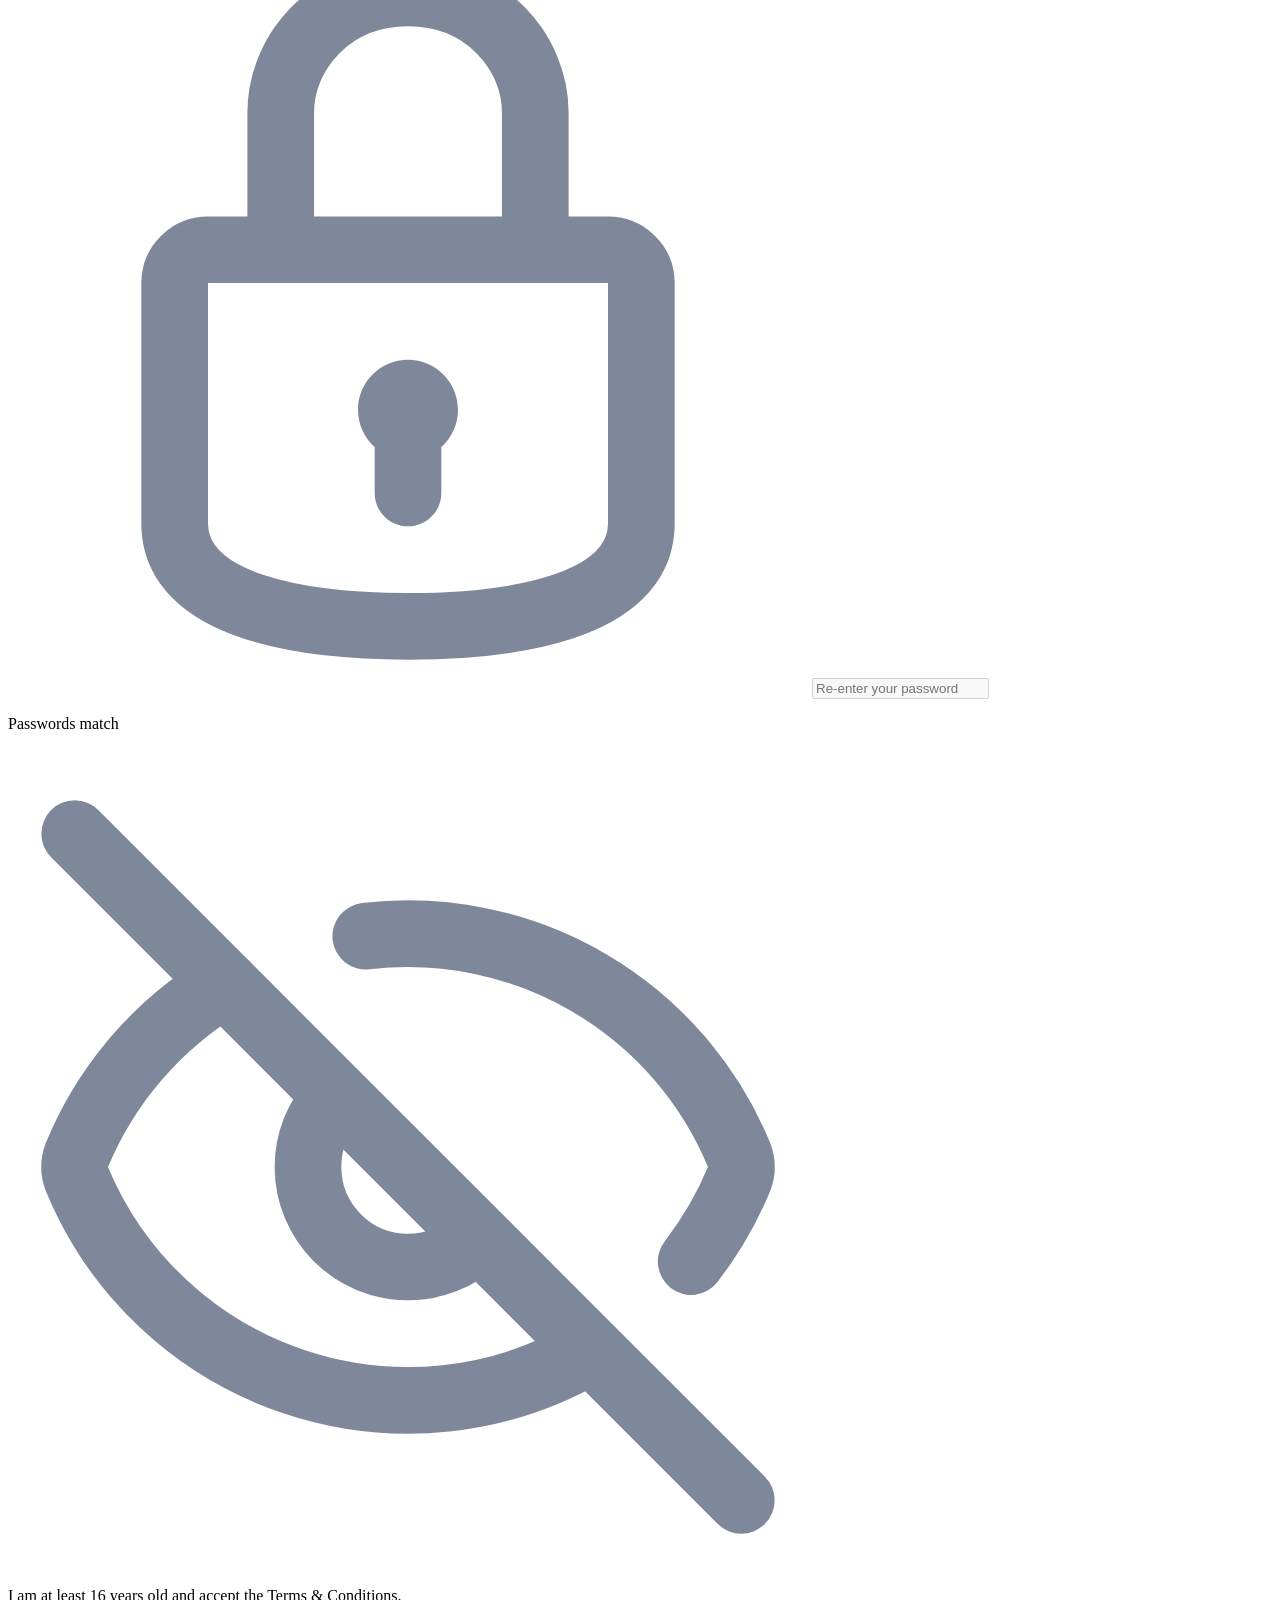
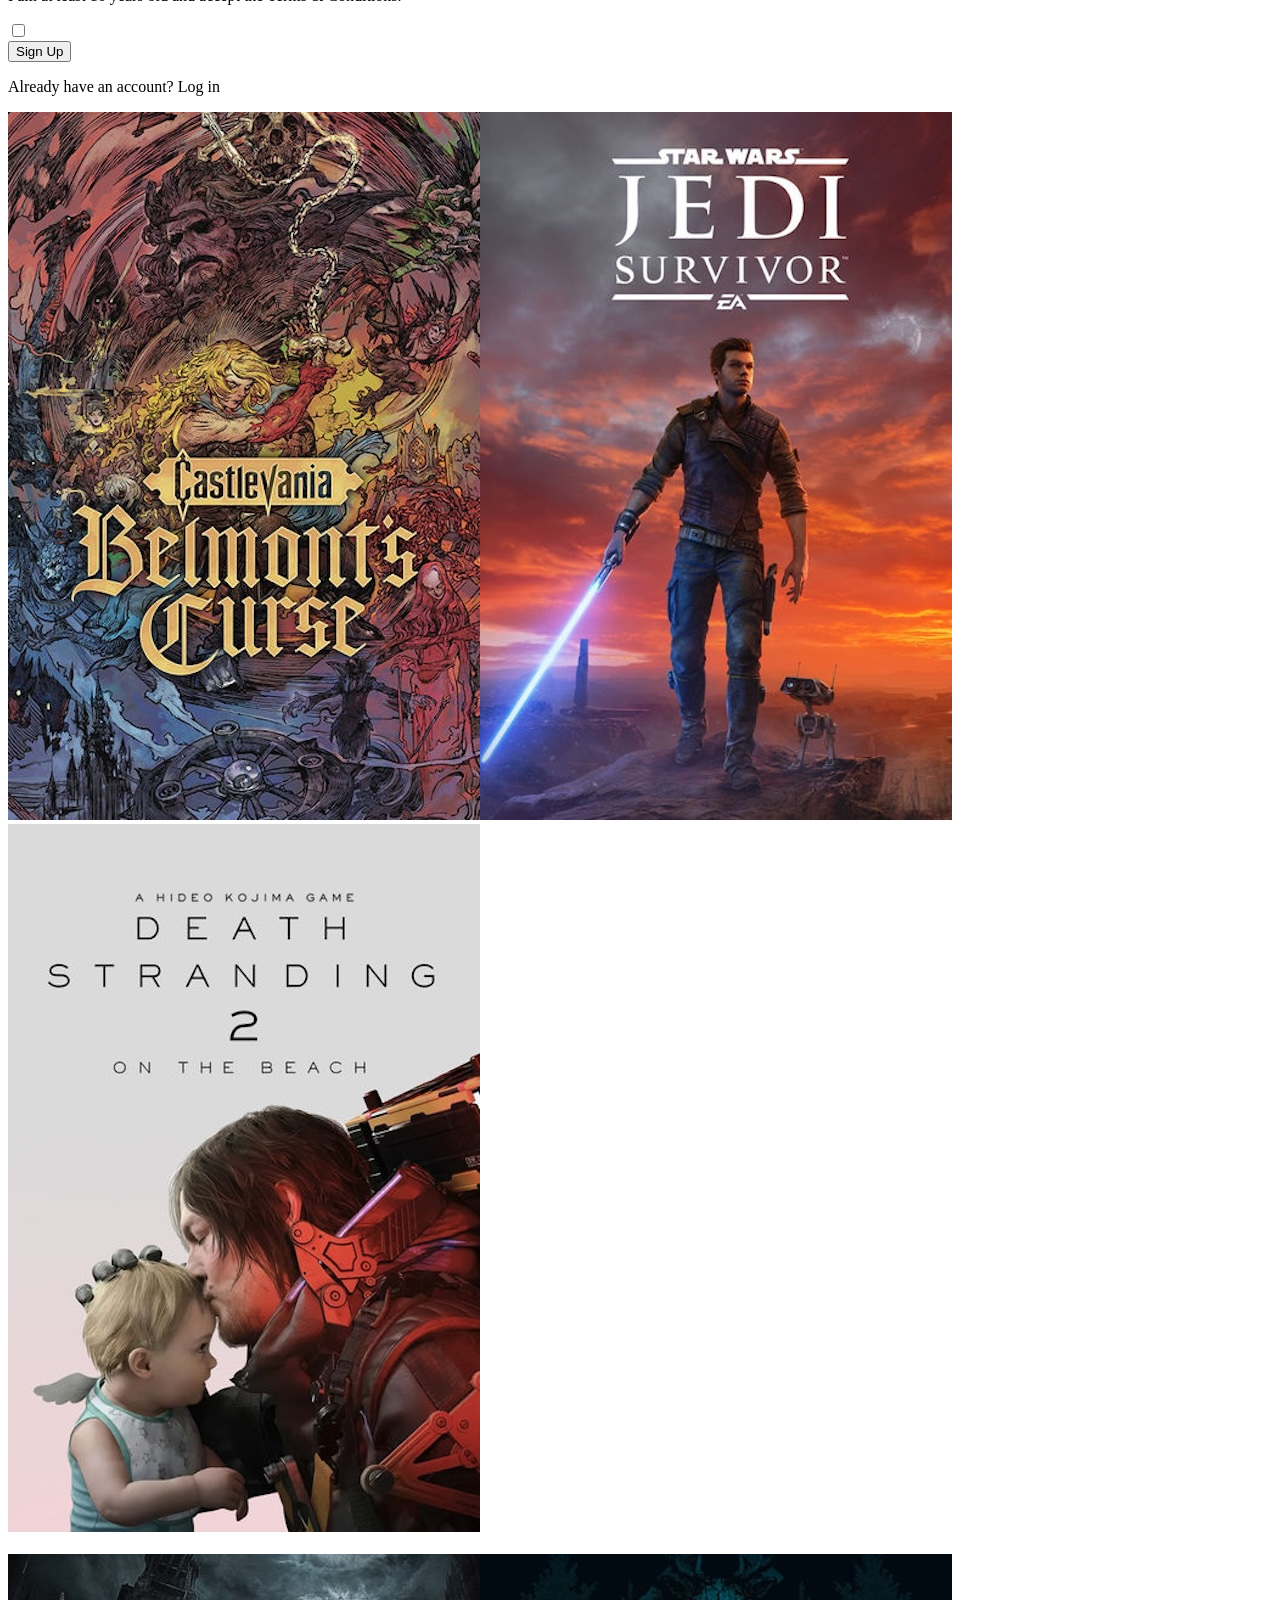
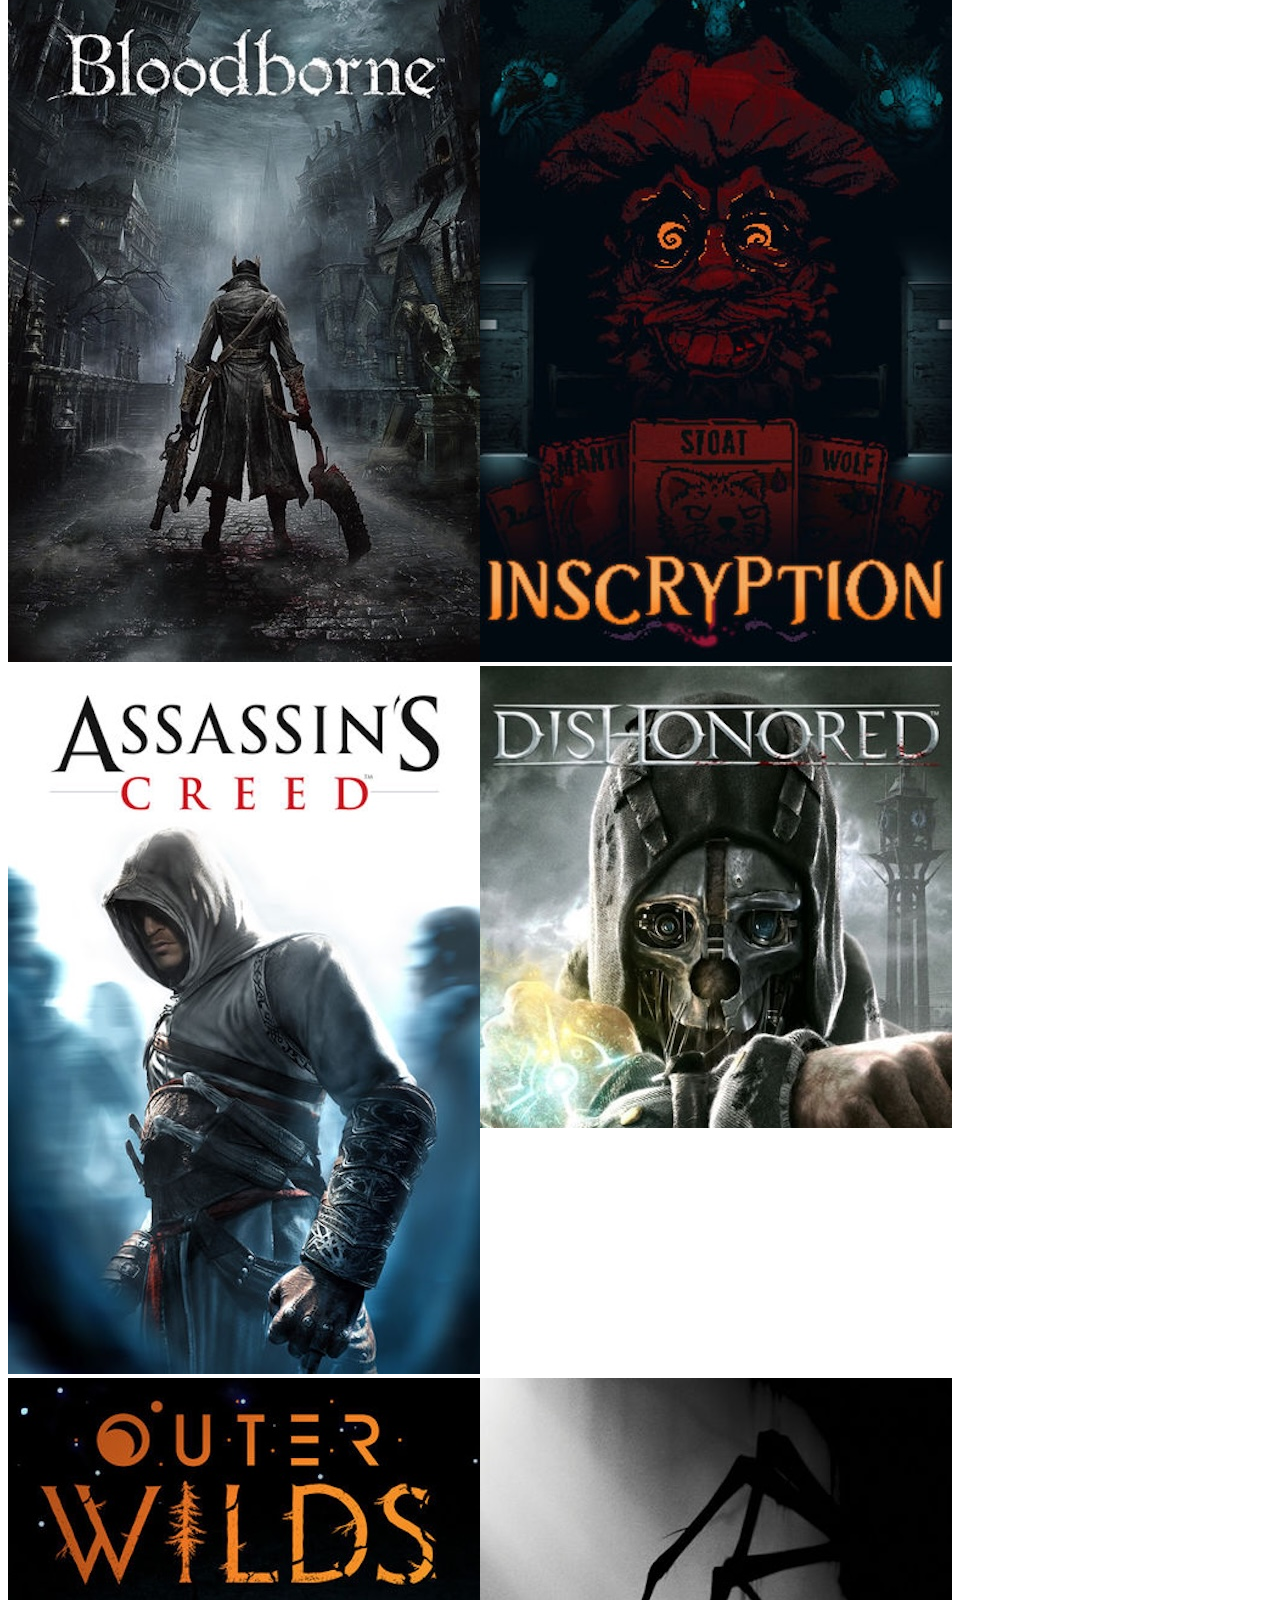
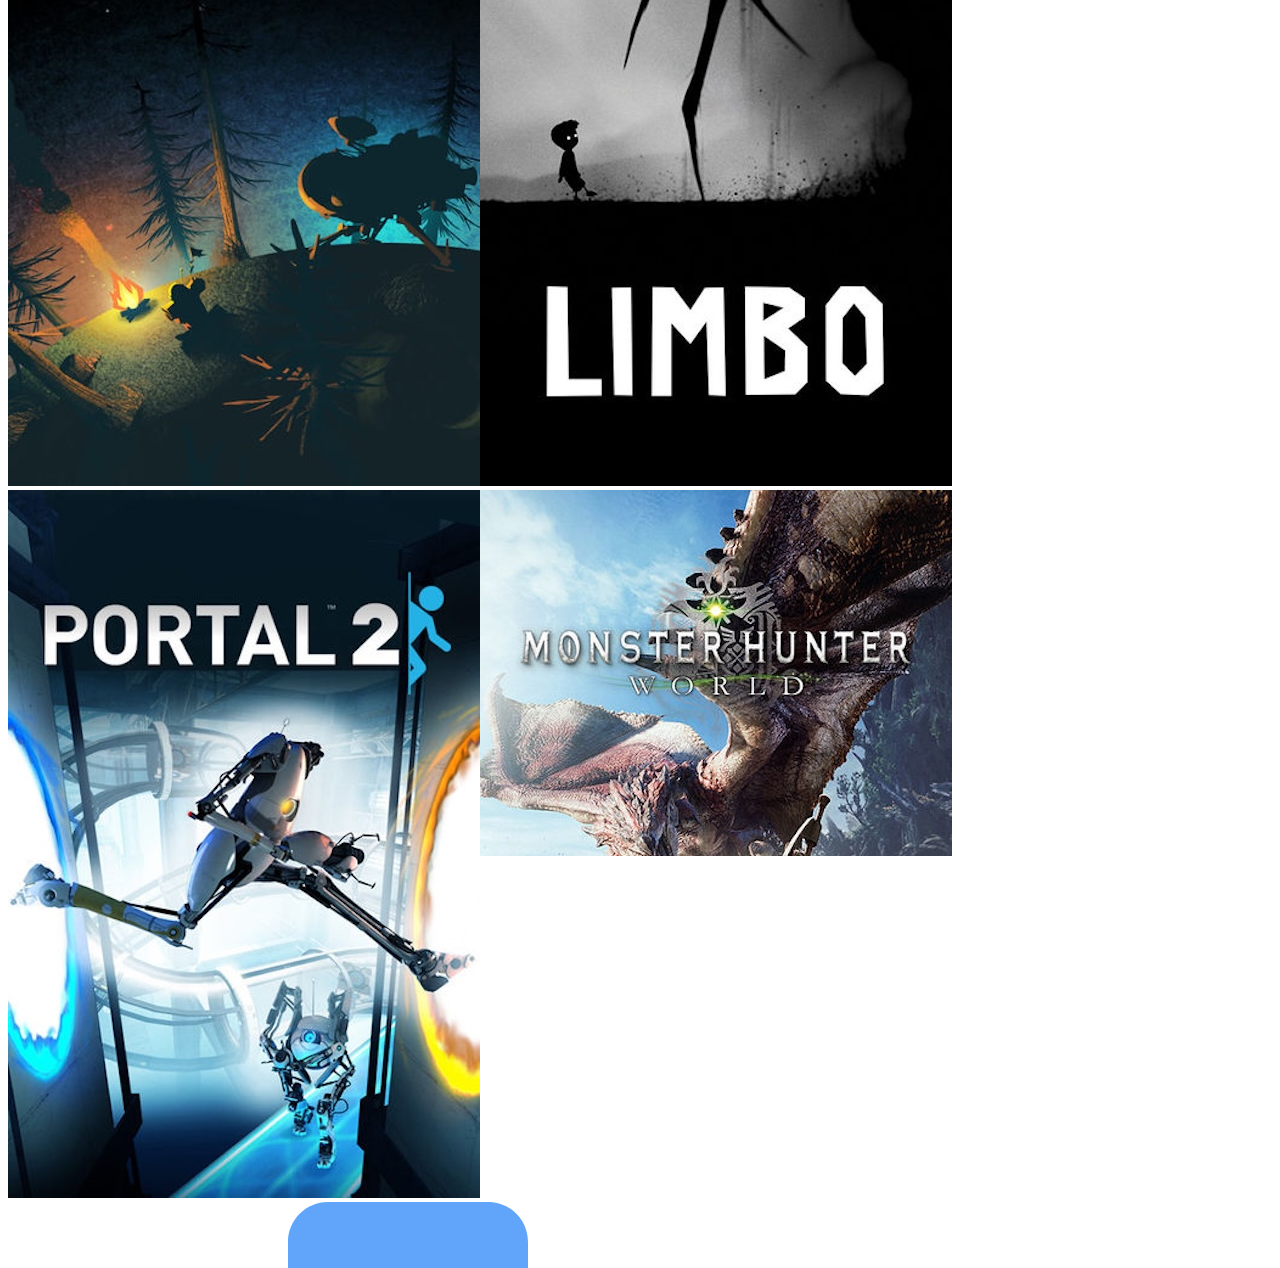
==== commit 49057200: "style(html): remove sign-up page description - Remove the introductory description wrapper. - Remove" ====
--- a/index.html
+++ b/index.html
@@ -33,9 +33,6 @@
                                 <span class="heading-primary">Your Games.<br></span>
                                 <span class="heading-secondary">All In One Place.</span>
                             </p>
-                            <div id="content-description-wrapper">
-                                <p id="content-description">Create an account to get started. Your library and activity will be saved to your profile.</p>
-                            </div>
                         </section>
                         <form id="sign-up-form" autocomplete="off" action="./sign-up-complete.html" method="GET">
                             <section class="user-info">
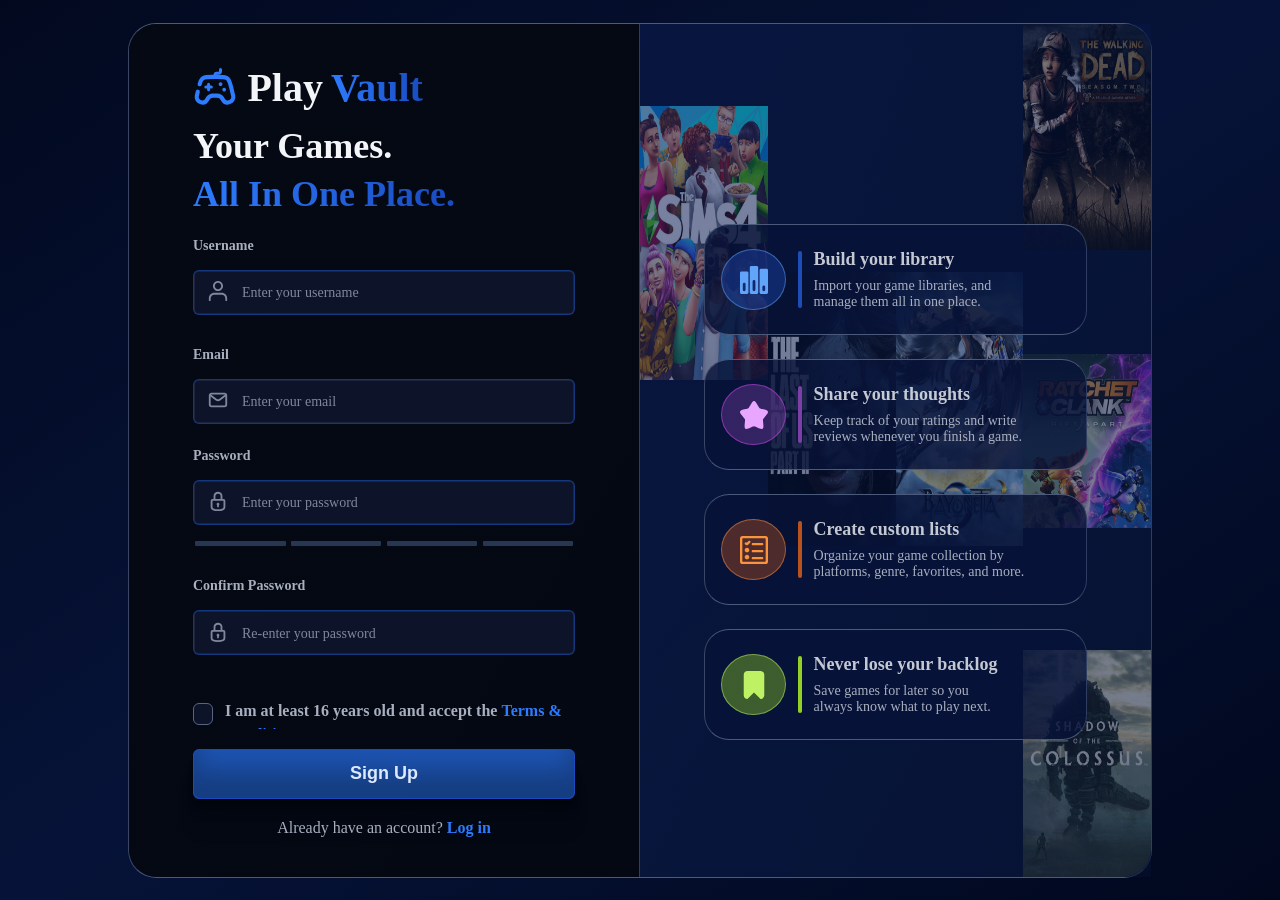
==== commit 49cf0de8: "fix(html): improve decorative image accessibility - Use empty alt text when nearby text already expl" ====
--- a/index.html
+++ b/index.html
@@ -22,7 +22,7 @@
                         <section class="content-intro">
                             <div class="content-header">
                                 <div id="logo-wrapper">
-                                    <img src="UI Icons/Input Icons/logo-icon.svg" alt="Video game controller icon" id="logo-icon">
+                                    <img src="UI Icons/Input Icons/logo-icon.svg" alt="" id="logo-icon">
                                 </div>
                                 <h1 id="content-title">
                                     <span class="heading-primary">Play</span>
@@ -41,7 +41,7 @@
                                         Username
                                     </label>
                                     <div class="input-wrapper">
-                                        <img src="UI Icons/Input Icons/username-icon.svg" class="input-icon" id="username-icon" alt="User avatar icon to repersent username input">
+                                        <img src="UI Icons/Input Icons/username-icon.svg" class="input-icon" id="username-icon" alt="">
                                         <input 
                                             type="text" 
                                             class="form-control" 
@@ -79,7 +79,7 @@
                                         Email
                                     </label>
                                     <div class="input-wrapper">
-                                        <img src="UI Icons/Input Icons/email-icon.svg" class="input-icon" id="email-icon" alt="Email message icon to repersent emal input">
+                                        <img src="UI Icons/Input Icons/email-icon.svg" class="input-icon" id="email-icon" alt="Email message icon to repersent email input">
                                         <input 
                                             type="email" 
                                             class="form-control" 
@@ -99,7 +99,7 @@
                                         Password
                                     </label>
                                     <div class="input-wrapper">
-                                        <img src="UI Icons/Input Icons/password-icon.svg" class="input-icon" id="password-icon" alt="Padlock icon to repersent password input">
+                                        <img src="UI Icons/Input Icons/password-icon.svg" class="input-icon" id="password-icon" alt="Padlock icon to represent password input">
                                         <input 
                                             type="password" 
                                             class="form-control" 
@@ -164,7 +164,7 @@
                                                 </div>
                                             </section>
                                         </section>
-                                        <img src="UI Icons/Input Icons/reveal-password-icon-off-gray.svg" class="input-icon reveal-password-icon" alt="Open eye symbol to repersent password reveal button">
+                                        <img src="UI Icons/Input Icons/reveal-password-icon-off-gray.svg" class="input-icon reveal-password-icon" alt="Open eye symbol to represent password reveal button">
                                     </div>
                                 </div>
                                 <div class="form-group">
@@ -215,53 +215,53 @@
                 </section>
                 <section class="sign-up-hero">
                     <div id="sign-up-hero-bg-overlay"></div>
-                    <div class="sign-up-hero-collage">
+                    <div class="sign-up-hero-collage" aria-hidden="true">
                         <div class="collage-column">
-                            <img src="" alt="video game cover art" class="collage-image">
-                            <img src="" alt="video game cover art" class="collage-image">
-                            <img src="" alt="video game cover art" class="collage-image">
-                            <img src="" alt="video game cover art" class="collage-image">
-                            <img src="" alt="video game cover art" class="collage-image">
-                            <img src="" alt="video game cover art" class="collage-image">
-                            <img src="" alt="video game cover art" class="collage-image">
-                            <img src="" alt="video game cover art" class="collage-image">
+                            <img src="" alt="" class="collage-image">
+                            <img src="" alt="" class="collage-image">
+                            <img src="" alt="" class="collage-image">
+                            <img src="" alt="" class="collage-image">
+                            <img src="" alt="" class="collage-image">
+                            <img src="" alt="" class="collage-image">
+                            <img src="" alt="" class="collage-image">
+                            <img src="" alt="" class="collage-image">
                         </div>
                         <div class="collage-column">
-                            <img src="" alt="video game cover art" class="collage-image">
-                            <img src="" alt="video game cover art" class="collage-image">
-                            <img src="" alt="video game cover art" class="collage-image">
-                            <img src="" alt="video game cover art" class="collage-image">
-                            <img src="" alt="video game cover art" class="collage-image">
-                            <img src="" alt="video game cover art" class="collage-image">
-                            <img src="" alt="video game cover art" class="collage-image">
-                            <img src="" alt="video game cover art" class="collage-image">
+                            <img src="" alt="" class="collage-image">
+                            <img src="" alt="" class="collage-image">
+                            <img src="" alt="" class="collage-image">
+                            <img src="" alt="" class="collage-image">
+                            <img src="" alt="" class="collage-image">
+                            <img src="" alt="" class="collage-image">
+                            <img src="" alt="" class="collage-image">
+                            <img src="" alt="" class="collage-image">
                         </div>
                         <div class="collage-column">
-                            <img src="" alt="video game cover art" class="collage-image">
-                            <img src="" alt="video game cover art" class="collage-image">
-                            <img src="" alt="video game cover art" class="collage-image">
-                            <img src="" alt="video game cover art" class="collage-image">
-                            <img src="" alt="video game cover art" class="collage-image">
-                            <img src="" alt="video game cover art" class="collage-image">
-                            <img src="" alt="video game cover art" class="collage-image">
-                            <img src="" alt="video game cover art" class="collage-image">
+                            <img src="" alt="" class="collage-image">
+                            <img src="" alt="" class="collage-image">
+                            <img src="" alt="" class="collage-image">
+                            <img src="" alt="" class="collage-image">
+                            <img src="" alt="" class="collage-image">
+                            <img src="" alt="" class="collage-image">
+                            <img src="" alt="" class="collage-image">
+                            <img src="" alt="" class="collage-image">
                         </div>
                         <div class="collage-column">
-                            <img src="" alt="video game cover art" class="collage-image">
-                            <img src="" alt="video game cover art" class="collage-image">
-                            <img src="" alt="video game cover art" class="collage-image">
-                            <img src="" alt="video game cover art" class="collage-image">
-                            <img src="" alt="video game cover art" class="collage-image">
-                            <img src="" alt="video game cover art" class="collage-image">
-                            <img src="" alt="video game cover art" class="collage-image">
-                            <img src="" alt="video game cover art" class="collage-image">
+                            <img src="" alt="" class="collage-image">
+                            <img src="" alt="" class="collage-image">
+                            <img src="" alt="" class="collage-image">
+                            <img src="" alt="" class="collage-image">
+                            <img src="" alt="" class="collage-image">
+                            <img src="" alt="" class="collage-image">
+                            <img src="" alt="" class="collage-image">
+                            <img src="" alt="" class="collage-image">
                         </div>
                     </div>
                     <div class="hero-wrapper">
                         <section class="hero-features">
                             <section class="hero-feature">
                                 <div class="feature-icon-wrapper">
-                                    <img src="UI Icons/Feature Icons/library-icon.svg" alt="Book tcon to repersent video game library feature" class="feature-icon">
+                                    <img src="UI Icons/Feature Icons/library-icon.svg" alt="" class="feature-icon">
                                 </div>
                                 <div class="vertical-line"></div>
                                 <div class="feature-content">
@@ -271,7 +271,7 @@
                             </section>
                             <section class="hero-feature">
                                 <div class="feature-icon-wrapper">
-                                    <img src="UI Icons/Feature Icons/review-icon.svg" alt="Star icon to represent review video game feature" class="feature-icon">
+                                    <img src="UI Icons/Feature Icons/review-icon.svg" alt="" class="feature-icon">
                                 </div>
                                 <div class="vertical-line"></div>
                                 <div class="feature-content">
@@ -281,7 +281,7 @@
                             </section>
                             <section class="hero-feature">
                                 <div class="feature-icon-wrapper">
-                                    <img src="UI Icons/Feature Icons/custom-list-icon.svg" alt="Chceklist icon to reperesnt custom list feature" class="feature-icon">
+                                    <img src="UI Icons/Feature Icons/custom-list-icon.svg" alt="" class="feature-icon">
                                 </div>
                                 <div class="vertical-line"></div>
                                 <div class="feature-content">
@@ -291,7 +291,7 @@
                             </section>
                             <section class="hero-feature">
                                 <div class="feature-icon-wrapper">
-                                    <img src="UI Icons/Feature Icons/backlog-icon.svg" alt="Bookmark icon to reprsent backlog feature" class="feature-icon">
+                                    <img src="UI Icons/Feature Icons/backlog-icon.svg" alt="" class="feature-icon">
                                 </div>
                                 <div class="vertical-line"></div>
                                 <div class="feature-content">
--- a/styles/sign-up.css
+++ b/styles/sign-up.css
@@ -0,0 +1,798 @@
+:root {
+    /* Main page background gradient */
+    --main-bg-color-start: #02091F;
+    --main-bg-color-middle: #061338;
+    --main-bg-color-stop: #01081E;
+
+    /* Sign up card background and border gradient */
+    --sign-up-card-color-start: #050A18;
+    --sign-up-card-color-middle: #07112A;
+    --sign-up-card-color-stop: #08153A;
+    --sign-up-card-border-color-start: #3A4664;
+    --sign-up-card-border-color-middle: #4B597B;
+    --sign-up-card-border-color-stop: #2E3D61;
+
+    /* Content and hero section background gradients */
+    --sign-up-content-bg-color-start: #050914;
+    --sign-up-content-bg-color-stop: #040813;
+    --sign-up-hero-bg-color-start: #091B58;
+    --sign-up-hero-bg-color-middle: #071743;
+    --sign-up-hero-bg-color-stop: #05112E;
+
+    /* Heading text colors */
+    --content-heading-text-color-primary: #F4F5F8;
+    --content-heading-text-color-secondary: #2D7BFF;
+    --content-heading-text-color-stop-secondary: #194bbf;
+
+    /* Body text colors */
+    --content-text-color-primary: #A8AFBF;
+    --content-text-color-secondary: #E1E5EC;
+
+    /* Form input colors */
+    --input-fields-background: #0D1429;
+    --input-fields-highlight: #121A33;
+    --input-border-color: #1B2546;
+    --input-inset-border-color: #2B3555;
+    --input-icons-color: #8A93A7;
+    --input-text-color: #7F889B;
+
+    --password-very-weak: #FF4D6D;
+    --password-weak: #FFB347;
+    --password-medium: #FFD166;
+    --password-strong: #87E665;
+    --password-very-strong: #4ADE80;
+    
+    --password-valid: #88e76e;
+    --password-invalid: #FDA4AF;
+
+    /* Sign up button hover color */
+    --sign-up-button-color-hover: #2260ca;
+
+    /* Terms and conditions checkbox and link colors */
+    --terms-and-conditions-checkbox-color: #C3C8D3;
+    --terms-and-conditions-text-color: #2D7BFF;
+
+    /* Sign up button border and text colors */
+    --sign-up-button-border-color: #3D86FF;
+    --sign-up-button-text-color: #F4F6FA;
+    --sign-up-button-text-color-hover: #DCE9FF;
+
+    /* Section title and description colors */
+    --section-titles-color: #F2F4F8;
+    --section-decsriptions-color: #B0B6C5;
+
+    /* Feature icon colors, icon one */
+    --feature-icon-circular-bg-one: #1E4DB8;
+    --feature-icon-circular-border-one: #60a5fa80;
+    --feature-icon-color-one: #60A5FA;
+
+    /* Feature icon colors, icon two */
+    --feature-icon-circular-bg-two: #7C3FA6;
+    --feature-icon-circular-border-two: #d946ef80;
+    --feature-icon-color-two: #E9A6FF;
+
+    /* Feature icon colors, icon three */
+    --feature-icon-circular-bg-three: #B8531E;
+    --feature-icon-circular-border-three: #fb923c;
+    --feature-icon-color-three: #FB923C;
+    
+    /* Feature icon colors, icon four */
+    --feature-icon-circular-bg-four: #93cf24;
+    --feature-icon-circular-border-four: #bef26480;
+    --feature-icon-color-four: #BEF264;
+
+    /* Background behind each feature row */
+    --feature-icon-row-bg: #071238;
+}
+
+/* Reset default spacing and box model */
+* {
+    margin: 0;
+    padding: 0;
+    box-sizing: border-box;
+}
+
+/* Full screen wrapper with the page background gradient */
+.sign-up-wrapper {
+    display: flex;
+    width: 100vw;
+    height: 100vh;
+    justify-content: center;
+    align-items: center;
+    background: linear-gradient(to bottom right, var(--main-bg-color-start), 
+                                                var(--main-bg-color-middle), 
+                                                var(--main-bg-color-stop));
+}
+
+/* Main sign up card, holds content and hero side by side */
+.sign-up-card {
+    display: flex;
+    flex-direction: row;
+    align-items: center;
+    justify-content: center;
+    width: 80%;
+    height: 95%;
+    background: linear-gradient(to bottom right, var(--sign-up-card-color-start), 
+                                                var(--sign-up-card-color-middle), 
+                                                var(--sign-up-card-color-stop));
+
+    border-left: 0.95px solid var(--sign-up-card-border-color-start);
+    border-top: 0.95px solid var(--sign-up-card-border-color-middle);
+    border-bottom: 0.95px solid var(--sign-up-card-border-color-middle);
+    border-right: 0.95px solid var(--sign-up-card-border-color-stop);
+    color: var(--content-text-color-primary);
+
+}
+
+/* Each direct child of the card takes half the width */
+.sign-up-card > * {
+    width: 50%;
+    height: 100%;
+    font-family: "Inter";
+    font-weight: 400;
+}
+
+/* Rounded corners on the left side of the card */
+.sign-up-card, .sign-up-content {
+    border-top-left-radius: 28px;
+    border-bottom-left-radius: 28px;
+}
+
+/* Centers content inside both halves of the card */
+.sign-up-content, .sign-up-hero {
+    display: flex;
+    justify-content: center;
+    align-items: center;
+}
+
+/* Left half background and divider */
+.sign-up-content {
+    background: linear-gradient(to bottom right, var(--sign-up-content-bg-color-start), 
+                                                var(--sign-up-content-bg-color-stop));
+
+    border-right: 0.25px solid var(--sign-up-card-border-color-stop);
+    width: 50%;
+}
+
+/* Right half width */
+.sign-up-hero {
+    width: 50%;
+}
+
+/* Rounded corners on the right side of the card */
+.sign-up-card, .sign-up-hero, .ign-up-hero-bg-overlay, .sign-up-hero-collage, .collage-column:last-child {
+    border-top-right-radius: 28px;
+    border-bottom-right-radius: 28px;
+}
+
+/* Shared layout for the content and hero inner wrappers */
+.content-wrapper, .hero-wrapper {
+    display: flex;
+    flex-direction: column;
+    justify-content: space-evenly;
+    row-gap: 1.25rem;
+    width: 100%;
+    height: 100%;
+    padding: 2.5rem 4rem;
+}
+
+/* Children of both wrappers fill the full width */
+.content-wrapper > *, .hero-wrapper > *{
+    width: 100%;
+}
+
+/* Stacks the heading and tagline */
+.content-intro {
+    display: flex;
+    flex-direction: column;
+    row-gap: 0.65rem;
+}
+
+/* Aligns the logo with the title */
+.content-header {
+    display: flex;
+    align-items: center;
+    column-gap: 0.65rem;
+}
+
+/* Sign up page title styling */
+#content-title{
+    display: flex;
+    align-items: center;
+    justify-content: center;
+    gap: 8px;;
+    font-size: 2.5rem;
+    font-weight: 800;
+}
+
+/* Logo icon size */
+#logo-icon {
+    width: 2.75rem;
+    height: 2.75rem;
+}
+
+/* Tagline text styling */
+#content-tagline {
+    font-size: 2.25rem;
+    font-weight: 700;
+    line-height: 3rem;
+}
+
+/* Primary heading color */
+.heading-primary {
+    color: var(--content-heading-text-color-primary);
+}
+
+/* Gradient text color for the secondary heading */
+.heading-secondary {
+    color: transparent;
+    background: linear-gradient(to right, var(--content-heading-text-color-secondary),
+                                            var(--content-heading-text-color-stop-secondary));
+    background-clip: text;
+}
+
+/* Stacks the form fields */
+#sign-up-form {
+    display: flex;
+    flex-direction: column;
+    row-gap: 1.5rem;
+    overflow-y: scroll;
+}
+
+.user-info, .password-info {
+    display: flex;
+    flex-direction: column;
+    row-gap: 1rem;
+}
+
+.password-strength {
+    display: flex;
+    flex-direction: column;
+}
+
+.password-strength > * {
+    width: 100%;
+    padding: 0 0.15rem;
+}
+
+.password-strength-meter {
+    display: flex;
+    justify-content: space-between;
+    column-gap: 0.35rem;
+}
+
+.strength-segment {
+    width: 25%;
+    background-color: #263653;
+    height: 0.35rem;
+    border-radius: 1px;
+}
+
+.strength-label-wrapper{
+    height: 0;
+    text-align: right;
+}
+
+.password-strength:has(#strength-label.active) {
+    row-gap: 0.75rem;
+}
+
+.strength-label-wrapper:has(#strength-label.active) {
+    height: auto;
+}
+
+#password-match-requirement {
+    visibility: hidden;
+    height: 0;
+}
+
+#password-match-requirement:has(#password-match-status.active) {
+    visibility: visible;
+    height: auto;
+}
+
+.password-match-status-wrapper {
+    display: flex;
+    flex-direction: row-reverse;
+    justify-content: start;
+    border: 1px solid #24476A;
+    border-radius: 22px;
+    padding: 0.35rem;
+    align-items: center;
+    gap: 0.5rem;
+}
+
+#password-match-icon {
+    width: 1.15rem;
+    height: 1.15rem;
+}
+
+#strength-label, #password-match-status {
+    font-size: 0.875rem;
+    font-weight: 500;
+}
+
+/* Heading and label font */
+h1, h2, h3, label {
+    font-family: "Manrope";
+}
+
+/* Stacks each labeled input group */
+.form-group {
+    display: flex;
+    justify-content: center;
+    flex-direction: column;
+    row-gap: 1rem;
+    flex: 1 1 0;
+}
+
+/* Field label styling */
+.form-group label {
+    font-size: 0.875rem;
+    font-weight: 550;
+}
+
+.password-info p {
+    font-size: 0.75rem;
+    font-size: 400;
+}
+
+/* Field helper text styling */
+.form-group p {
+    font-weight: 550;
+}
+
+/* Inline link styling */
+.form-group p > a, #login-text  > a {
+    font-weight: 600;
+    color: var(--content-heading-text-color-secondary);
+    cursor: pointer;
+}
+
+/* Underline links on hover */
+.form-group p > a:hover, #login-text  > a:hover {
+    text-decoration: underline;
+}
+
+/* Centers the divider line */
+.horizontal-line-wrapper {
+    display: flex;
+    justify-content: center;
+    align-items: center;
+}
+
+/* Divider line styling */
+.horizontal-line {
+    border: 0;
+    width: 96.75%;
+    outline:  0.25px solid var(--content-text-color-primary);
+    border-radius: 28px;
+    opacity: 0.3;
+}
+
+/* Positions the icon inside each input */
+.input-wrapper{
+    position: relative;
+    display: flex;
+    flex-direction: column;
+    row-gap: 1rem;
+}
+
+/* Icon placement inside an input */
+.input-icon{
+    position:absolute;
+    width: 1.375rem;
+    height: 1.375rem;
+    text-align: center;
+    top: 0.6275rem;
+    left: 0.85rem;
+}
+
+/* Positions the show/hide password icon */
+.reveal-password-icon {
+    top: 0.8275rem;
+    left: 25.75rem;
+    cursor: pointer;
+    z-index: 1;
+}
+
+.reveal-password-icon.on {
+    content: url("../UI Icons/Input\ Icons/reveal-password-icon-on-gray.svg");
+}
+
+/* Helper text under an input */
+.input-helper {
+    font-size: 0.9rem;
+    font-weight: 500;
+}
+
+/* Removes default input styling */
+input {
+    background: none;
+    margin: 0;
+    border: 0;
+    outline: none;
+}
+
+/* Text input field styling */
+input.form-control {
+    width: 100%;
+    height: 2.8125rem;
+    padding-top: 1rem;
+    padding-bottom: 1rem;
+    padding-left: 3rem;
+    border: 1.5px solid rgba(22, 65, 150, 0.785);
+    border-radius: 6px;
+    background-color: var(--input-fields-background);
+    color: var(--input-text-color);
+    box-shadow: inset 0 0 0 0.5px var(--input-inset-border-color);
+    font-size: 1rem;
+}
+
+input.form-control:valid {
+    border-color: #1774ffc1;
+}
+
+.requirements-list {
+    display: flex;
+    column-gap: 2rem;
+    line-height: 1.5;
+}
+
+#password-requirements > .requirements-list {
+    flex-wrap: wrap;
+    row-gap: 1rem;
+}
+
+.requirements {
+    height: 0;
+}
+
+.requirements:has(.requirement-item.active) {
+    height: auto;
+}
+
+.requirement-item {
+    display: flex;
+    justify-content: center;
+    align-items: center;
+    flex-direction: row-reverse;
+    column-gap: 0.35rem;
+    font-weight: 400;
+    font-size: 0.80rem;
+    background-color: #0B2039;
+    border: 1px solid #24476A;
+    border-radius: 22px;
+    padding: 0.35rem;
+    visibility: hidden;
+    height: 0;
+}
+
+.requirement-item.active {
+    visibility: visible;
+    height: auto;
+}
+
+.requirement-icon {
+    width: 1rem;
+    height: 1rem;
+}
+
+.requirement-item:has(.requirement.valid), 
+.input-wrapper:has(#confirm-password:valid) .password-match-status-wrapper {
+    font-weight: 500;
+    background-color: #0e2c06;
+    border-color: #437f08;
+    color: var(--password-valid);
+}
+
+.requirement-item:has(.requirement.invalid),
+.input-wrapper:has(#confirm-password:invalid) .password-match-status-wrapper {
+    font-weight: 500;
+    background-color: #301722;
+    border-color: #873747;
+    color: var(--password-invalid);
+
+}
+
+.requirement.valid + .requirement-icon,
+.input-wrapper:has(#confirm-password:valid) #password-match-icon {
+    content: url("../UI Icons/Input\ Icons/validation-icon-success-lime.svg");
+}
+
+.requirement.invalid + .requirement-icon,
+.input-wrapper:has(#confirm-password:invalid) #password-match-icon {
+    content: url("../UI Icons/Input\ Icons/validation-icon-error-coral.svg");
+} 
+
+/* Placeholder text styling */
+input.form-control::placeholder {
+    color: var(--input-text-color);
+    font-family: "Manrope";
+    font-size: 0.875rem;
+    font-weight: 500;
+}
+
+/* Lays out the terms checkbox and its text */
+.sign-up-legal {
+    display: flex;
+    flex-direction: row-reverse;
+    align-items: flex-start;
+    column-gap: 12px;
+    margin-top: 4px;
+}
+
+/* Line height for the terms text */
+.sign-up-legal p {
+    line-height: 1.5rem;
+}
+
+/* Custom checkbox styling for terms and conditions */
+input[type="checkbox"]#terms-and-conditions {
+    all: unset;
+    width: 1.35rem;
+    height: 1.25rem;
+    margin-top: 4px;
+    border: 1.5px solid #596480;
+    border-radius: 6px;
+    background-color: #0D1429;
+    cursor: pointer;
+    position: relative;
+    vertical-align: text-top;
+}
+
+/* Checkbox background once checked */
+input[type="checkbox"]:checked#terms-and-conditions {
+    background-color: var(--content-heading-text-color-secondary);
+}
+
+/* Checkmark icon shown once checked */
+input[type="checkbox"]:checked::after {
+    content: url("../UI Icons/Input\ Icons/checkmark-icon-white.svg");
+    top: -2px;
+    left: 3.25px;
+    position: absolute;
+}
+
+/* Centers the submit button */
+.sign-up-submit{
+    display: flex;
+    justify-content: center;
+    align-items: center;;
+}
+
+/* Sign up button styling */
+#sign-up-button {
+    width: 100%;
+    height: 3.125rem;
+    border: 0.95px solid var(--content-heading-text-color-stop-secondary);
+    border-radius: 6px;
+    background: linear-gradient(to right, var(--content-heading-text-color-stop-secondary) 50%, 
+                                            var(--sign-up-button-color-hover) 50%);
+
+    background-position: right;
+    background-size: 200%;
+    box-shadow: rgba(0, 0, 0, 0.17) 0px -23px 25px 0px inset, 
+                rgba(0, 0, 0, 0.15) 0px -36px 30px 0px inset, 
+                rgba(0, 0, 0, 0.1) 0px -79px 40px 0px inset, 
+                rgba(0, 0, 0, 0.06) 0px 2px 1px, 
+                rgba(0, 0, 0, 0.09) 0px 4px 2px, 
+                rgba(0, 0, 0, 0.09) 0px 8px 4px, 
+                rgba(0, 0, 0, 0.09) 0px 16px 8px, 
+                rgba(0, 0, 0, 0.09) 0px 32px 16px;
+    cursor: pointer;
+    font-size: 1.125rem;
+    font-weight: 600;
+    transition: background-position 0.45s 0.05s ease-in-out,
+                background-size 0.45s 0.05s ease-in-out,
+                border 0.45s 0.05s ease-in-out;
+    
+}
+
+/* Button hover state */
+#sign-up-button:hover {
+    background-position: left;
+    border-color: var(--sign-up-button-color-hover);
+    transition: background-position 0.45s 0.05s ease-in-out,
+                background-size 0.45s 0.05s ease-in-out,
+                border 0.45s 0.05s ease-in-out;
+}
+
+/* Button pressed state */
+#sign-up-button:active {
+    transform: scale(0.99) translateY(-2px);
+}
+
+/* Gradient text on the button */
+#sign-up-button-text {
+    color: transparent;
+    background: linear-gradient(to right, var(--sign-up-button-text-color) 50%, 
+    var(--sign-up-button-text-color-hover) 50%);
+    background-clip: text;
+    background-position: right;
+    background-size: 200%; 
+    transition: background-position 0.45s 0.05s ease-in-out,
+                background-size 0.45s 0.05s ease-in-out;
+  
+}
+
+/* Text gradient shift on hover */
+#sign-up-button:hover #sign-up-button-text {
+    background-position: left;
+    transition: background-position 0.45s 0.05s ease-in-out,
+                background-size 0.45s 0.05s ease-in-out;
+}
+
+/* Centers the login link row */
+.login-wrapper {
+    display: flex;
+    justify-content: center;
+    align-items: center;
+}
+
+/* Positions the hero so its absolute children anchor to it */
+.sign-up-hero {
+    position: relative;
+}
+
+/* Dark overlay over the hero background */
+#sign-up-hero-bg-overlay {
+    position: absolute;
+    width: 100%;
+    height: 100%;
+    background: linear-gradient(to bottom right, var(--sign-up-hero-bg-color-start), 
+                                                var(--sign-up-hero-bg-color-middle),
+                                                var(--sign-up-hero-bg-color-stop));
+
+    opacity: 0.55;
+    z-index: 1;
+}
+
+/* Container for the scrolling cover art columns */
+.sign-up-hero-collage {
+    display: flex;
+    position: absolute;
+    width: 100%;
+    height: 100%;
+    z-index: 0;
+}
+
+/* Single scrolling column of cover art */
+.collage-column {
+    display: flex; 
+    flex-direction: column;
+    height: 100%;
+    flex-grow:  1;
+    overflow: hidden;
+}
+
+/* Cover art image sizing */
+.collage-image {
+    width: 100%;
+    flex-grow: 1;
+}
+
+/* Hero content sits above the collage */
+.hero-wrapper {
+    height: 100%;
+    z-index: 2;
+}
+
+/* Stacks the feature rows */
+.hero-features {
+    display: flex;
+    flex-direction: column;
+    justify-content: center;
+    align-items: center;
+    row-gap: 1.5rem;
+    height: 100%;
+    padding-top: 4rem;
+}
+
+/* Single feature row styling */
+.hero-feature {
+    display: flex;
+    justify-content: center;
+    align-items: center;
+    width: 100%;
+    column-gap: 0.75rem;
+    padding: 1.5rem 1rem;
+    background-color: rgb(from var(--feature-icon-row-bg) r g b / 0.8);
+    border-left: 0.25px solid var(--sign-up-card-border-color-start);
+    border-top: 0.25px solid var(--sign-up-card-border-color-middle);
+    border-bottom: 0.25px solid var(--sign-up-card-border-color-middle);
+    border-right: 0.25px solid var(--sign-up-card-border-color-stop);
+    border-radius: 25px;
+}
+
+/* Accent line next to each feature icon */
+.vertical-line {
+    width: 4px;
+    border-radius: 28px;
+    height: 92.5%;
+}
+
+/* Icon background and border for feature one */
+.hero-feature:nth-child(1) > .feature-icon-wrapper {
+    background-color: rgb(from var(--feature-icon-circular-bg-one) r g b / 0.4);
+    border: 1px solid rgb(from var(--feature-icon-circular-border-one) r g b / 0.5);
+}
+
+/* Accent line color for feature one */
+.hero-feature:nth-child(1) >.feature-icon-wrapper + .vertical-line {
+    background-color: var(--feature-icon-circular-bg-one);
+}
+
+/* Icon background and border for feature two */
+.hero-feature:nth-child(2) > .feature-icon-wrapper {
+    background-color: rgb(from var(--feature-icon-circular-bg-two) r g b / 0.4);
+    border: 1px solid rgb(from var(--feature-icon-circular-border-two) r g b / 0.5);
+}
+
+/* Accent line color for feature two */
+.hero-feature:nth-child(2) >.feature-icon-wrapper + .vertical-line {
+    background-color: var(--feature-icon-circular-bg-two);
+}
+
+/* Icon background and border for feature three */
+.hero-feature:nth-child(3) > .feature-icon-wrapper {
+    background-color: rgb(from var(--feature-icon-circular-bg-three) r g b / 0.4);
+    border: 1px solid rgb(from var(--feature-icon-circular-border-three) r g b / 0.5);
+}
+
+/* Accent line color for feature three */
+.hero-feature:nth-child(3) >.feature-icon-wrapper + .vertical-line {
+    background-color: var(--feature-icon-circular-bg-three);
+}
+
+/* Icon background and border for feature four */
+.hero-feature:nth-child(4) > .feature-icon-wrapper {
+    background-color: rgb(from var(--feature-icon-circular-bg-four) r g b / 0.4);
+    border: 1px solid rgb(from var(--feature-icon-circular-border-four) r g b / 0.5);
+}
+
+/* Accent line color for feature four */
+.hero-feature:nth-child(4) >.feature-icon-wrapper + .vertical-line {
+    background-color: var(--feature-icon-circular-bg-four);
+}
+
+/* Circular icon background shape */
+.feature-icon-wrapper {
+    display: flex;
+    justify-content: center;
+    align-items: center;
+    border-radius: 50%;
+    height: 100%;
+    width: 75px;
+}
+
+/* Feature icon size */
+.feature-icon {
+    width: 1.75rem;
+    height: 1.75rem;
+}
+
+/* Stacks the feature title and description */
+.feature-content {
+    display: flex;
+    flex-direction: column;
+    row-gap: 0.5rem;
+    width: 85%;
+}
+
+/* Feature title styling */
+.feature-title {
+    font-family: "Inter";
+    font-weight: 600;
+    font-size: 1.125rem;
+    color: rgb(from var(--sign-up-button-text-color) r g b/ 0.8);
+}
+
+/* Feature description styling */
+.feature-description {
+    font-family: "Manrope";
+    font-weight: 500;
+    font-size: 0.875rem;
+    text-wrap: balance;
+    color: var(--content-text-color-primary);
+}
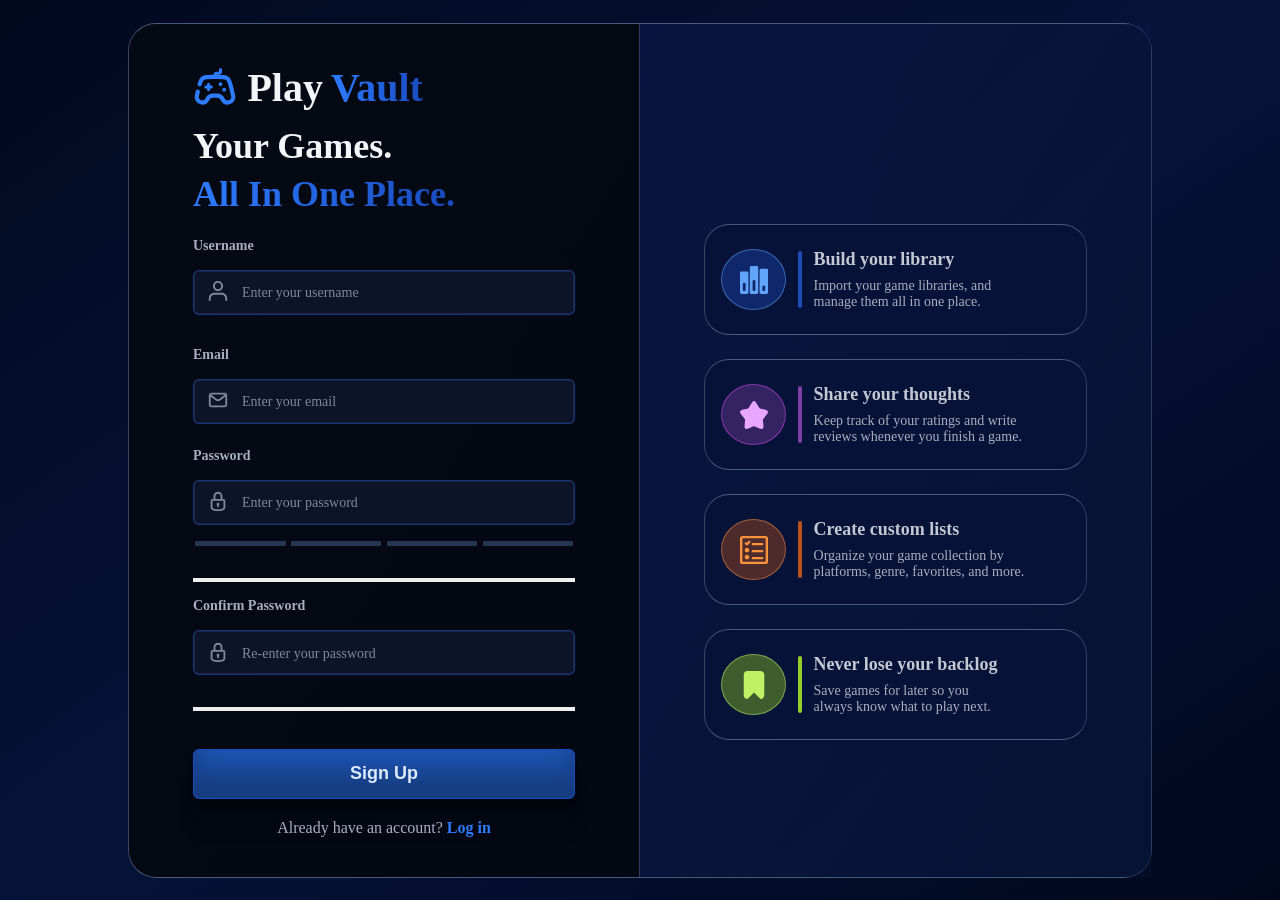
==== commit 28c46754: "fix(html): make password toggles accessible - Wrap password visibility icons in buttons for keyboard" ====
--- a/index.html
+++ b/index.html
@@ -164,7 +164,9 @@
                                                 </div>
                                             </section>
                                         </section>
-                                        <img src="UI Icons/Input Icons/reveal-password-icon-off-gray.svg" class="input-icon reveal-password-icon" alt="Open eye symbol to represent password reveal button">
+                                        <button type="button" aria-label="Hide password">
+                                            <img src="UI Icons/Input Icons/reveal-password-icon-off-gray.svg" class="input-icon reveal-password-icon" alt="">
+                                        </button>
                                     </div>
                                 </div>
                                 <div class="form-group">
@@ -192,7 +194,9 @@
                                                 <img src="" alt=""  id="password-match-icon">
                                             </div>
                                         </section>
-                                        <img src="UI Icons/Input Icons/reveal-password-icon-off-gray.svg" class="input-icon reveal-password-icon" alt="Open eye symbol to repersent password reveal button">
+                                        <button type="button" aria-label="Hide password">
+                                            <img src="UI Icons/Input Icons/reveal-password-icon-off-gray.svg" class="input-icon reveal-password-icon" alt="">
+                                        </button>
                                     </div>
                                 </div>
                             </section>
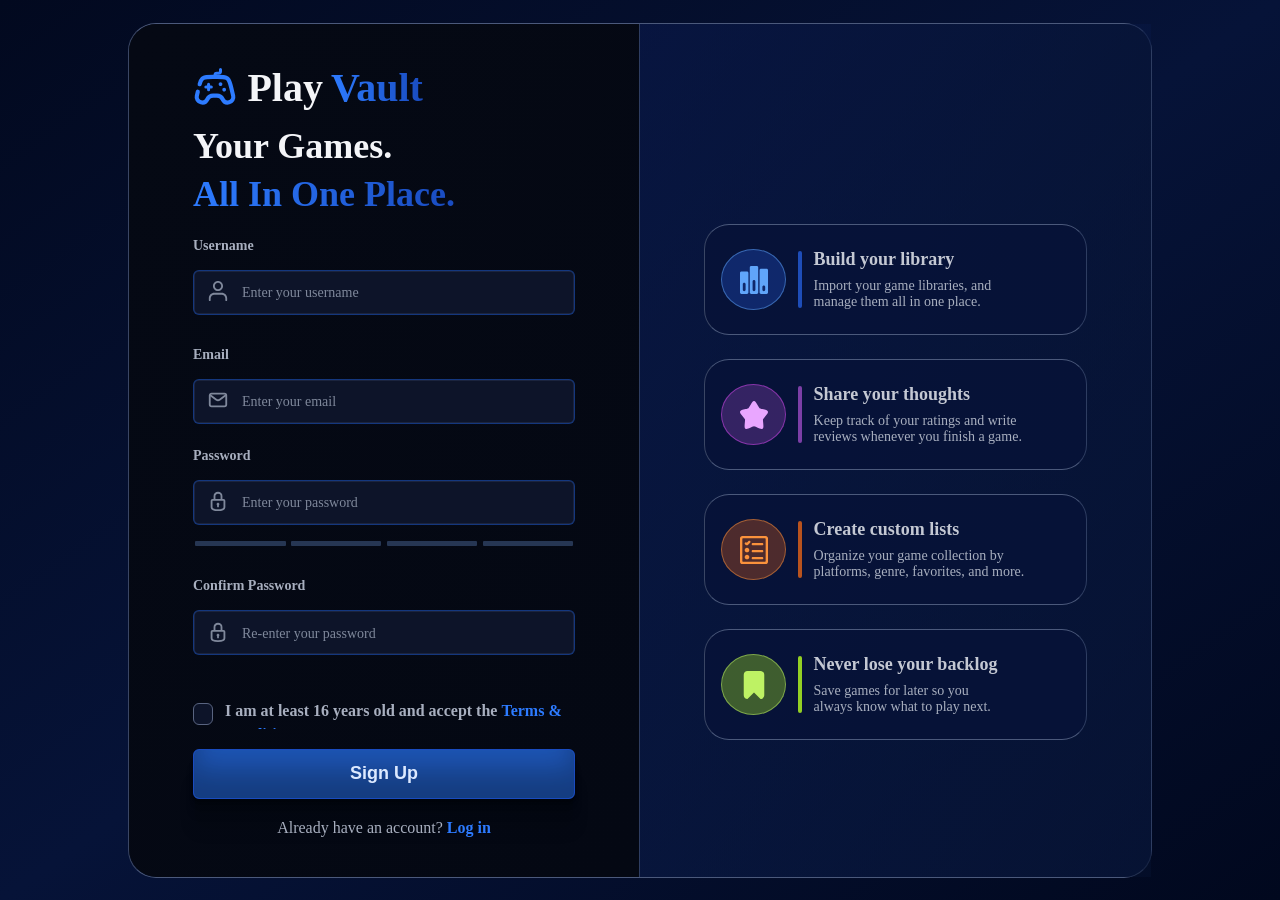
==== commit 9a743382: "refactor(html): update sign-up script references - Reference the renamed collage and sign-up form sc" ====
--- a/index.html
+++ b/index.html
@@ -10,8 +10,8 @@
         <link rel="preconnect" href="https://fonts.googleapis.com">
         <link rel="preconnect" href="https://fonts.gstatic.com" crossorigin>
         <link href="https://fonts.googleapis.com/css2?family=Manrope:wght@200..800&display=swap" rel="stylesheet">
-        <script type="module" src="scripts/background.js"></script>
-        <script type="module" src="scripts/form.js"></script>
+        <script type="module" src="scripts/game-cover-collage.js"></script>
+        <script type="module" src="scripts/sign-up-form.js"></script>
         <title>Sign Up</title>
     </head>
     <body>
--- a/styles/sign-up.css
+++ b/styles/sign-up.css
@@ -389,11 +389,22 @@
 }
 
 /* Positions the show/hide password icon */
-.reveal-password-icon {
+button:has(.reveal-password-icon) {
+    display: flex;
+    justify-content: center;
+    align-items: center;
+    position: absolute;
+    border: none;
+    background: transparent;
+    padding: 0;
     top: 0.8275rem;
     left: 25.75rem;
+    z-index: 1;
     cursor: pointer;
-    z-index: 1;
+}
+
+.reveal-password-icon {
+    position: static;
 }
 
 .reveal-password-icon.on {
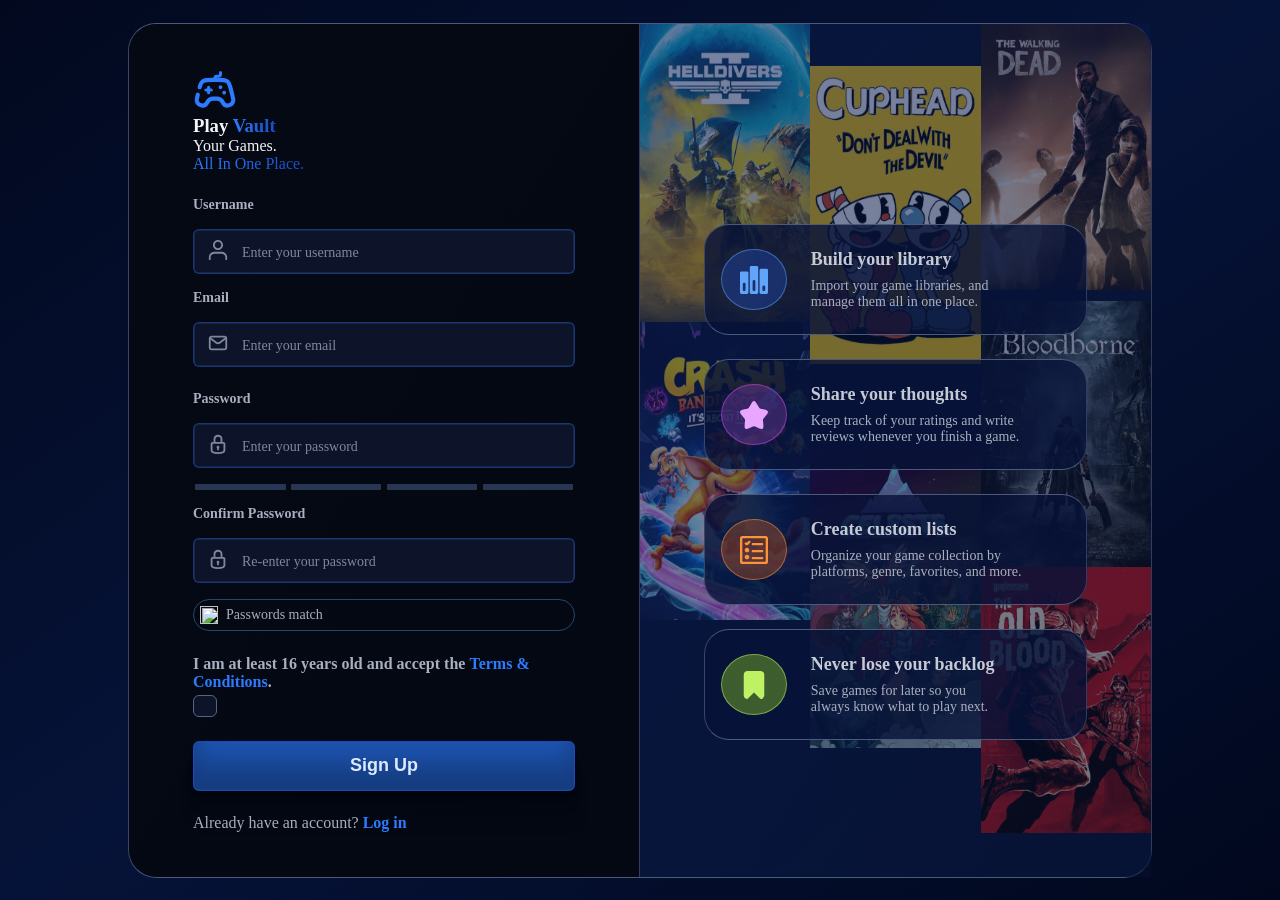
==== commit 61fe226c: "refactor(html): rename sign-up page identifiers - Give the page title and tagline brand-specific ide" ====
--- a/index.html
+++ b/index.html
@@ -19,23 +19,23 @@
             <div class="sign-up-card">
                 <section class="sign-up-content">
                     <div class="content-wrapper">
-                        <section class="content-intro">
-                            <div class="content-header">
+                        <section class="brand-intro">
+                            <div class="brand-header">
                                 <div id="logo-wrapper">
                                     <img src="UI Icons/Input Icons/logo-icon.svg" alt="" id="logo-icon">
                                 </div>
-                                <h1 id="content-title">
+                                <h1 id="brand-title">
                                     <span class="heading-primary">Play</span>
                                     <span class="heading-secondary">Vault</span>
                                 </h1>
                             </div>
-                            <p id="content-tagline">
+                            <p id="brand-tagline">
                                 <span class="heading-primary">Your Games.<br></span>
                                 <span class="heading-secondary">All In One Place.</span>
                             </p>
                         </section>
                         <form id="sign-up-form" autocomplete="off" action="./sign-up-complete.html" method="GET">
-                            <section class="user-info">
+                            <section class="account-fields">
                                 <div class="form-group">
                                     <label for="username">
                                         Username
@@ -64,7 +64,7 @@
                                                 </div>
                                                 <div class="requirement-item">
                                                     <p class="requirement username-requirement" 
-                                                        id="username-requirement-letters"
+                                                        id="username-requirement-format"
                                                         data-regex="(?=.*[A-Za-z])(?=.*[0-9])(?!.*[^A-Za-z0-9_])[A-Za-z0-9_]+">
                                                         Letters, numbers and underscores only
                                                     </p>
@@ -93,7 +93,7 @@
                                     </div>
                                 </div>
                             </section>
-                            <section class="password-info">
+                            <section class="password-fields">
                                 <div class="form-group">
                                     <label for="password">
                                         Password
@@ -118,8 +118,8 @@
                                                 <div class="strength-segment" id="strength-segment-3"></div>
                                                 <div class="strength-segment" id="strength-segment-4"></div>
                                             </div>
-                                            <div class="strength-label-wrapper">
-                                                <p id="strength-label"></p>
+                                            <div class="password-strength-label-wrapper">
+                                                <p id="password-strength-label"></p>
                                             </div>
                                         </section>
                                         <section class="requirements" id="password-requirements">
@@ -186,7 +186,7 @@
                                             maxlength="128" 
                                             pattern="^(?=.*[A-Z])(?=.*[a-z])(?=.*[0-9])(?=.*[!@#$%^&*])[A-Za-z0-9!@#$%^&*]{8,128}$"
                                             required disabled>
-                                        <section id="password-match-requirement">
+                                        <section id="password-match-feedback">
                                             <div class="password-match-status-wrapper">
                                                 <p id="password-match-status">
                                                     Passwords match
@@ -201,7 +201,7 @@
                                 </div>
                             </section>
                             <div class="form-group">
-                                <section class="sign-up-legal">
+                                <section class="sign-up-consent">
                                     <p>I am at least 16 years old and accept the <a id="terms-and-conditions-link">Terms & Conditions</a>.</p>
                                     <input type="checkbox" id="terms-and-conditions" name="terms_and_conditions" required>
                                 </section>
@@ -212,7 +212,7 @@
                                 <span id="sign-up-button-text">Sign Up</span>
                             </button>
                         </section>
-                        <section class="login-wrapper">
+                        <section class="login-prompt">
                             <p id="login-text">Already have an account? <a id="login-link">Log in</a></p>
                         </section>
                     </div>
@@ -267,7 +267,7 @@
                                 <div class="feature-icon-wrapper">
                                     <img src="UI Icons/Feature Icons/library-icon.svg" alt="" class="feature-icon">
                                 </div>
-                                <div class="vertical-line"></div>
+                                <div class="feature-accent-line"></div>
                                 <div class="feature-content">
                                     <h3 class="feature-title">Build your library</h3>
                                     <p class="feature-description">Import your game libraries, and manage them all in one place.</p>
@@ -277,7 +277,7 @@
                                 <div class="feature-icon-wrapper">
                                     <img src="UI Icons/Feature Icons/review-icon.svg" alt="" class="feature-icon">
                                 </div>
-                                <div class="vertical-line"></div>
+                                <div class="feature-accent-line"></div>
                                 <div class="feature-content">
                                     <h3 class="feature-title">Share your thoughts</h3>
                                     <p class="feature-description">Keep track of your ratings and write reviews whenever you finish a game.</p>
@@ -287,7 +287,7 @@
                                 <div class="feature-icon-wrapper">
                                     <img src="UI Icons/Feature Icons/custom-list-icon.svg" alt="" class="feature-icon">
                                 </div>
-                                <div class="vertical-line"></div>
+                                <div class="feature-accent-line"></div>
                                 <div class="feature-content">
                                     <h3 class="feature-title">Create custom lists</h3>
                                     <p class="feature-description">Organize your game collection by platforms, genre, favorites, and more.</p>
@@ -297,7 +297,7 @@
                                 <div class="feature-icon-wrapper">
                                     <img src="UI Icons/Feature Icons/backlog-icon.svg" alt="" class="feature-icon">
                                 </div>
-                                <div class="vertical-line"></div>
+                                <div class="feature-accent-line"></div>
                                 <div class="feature-content">
                                     <h3 class="feature-title">Never lose your backlog</h3>
                                     <p class="feature-description">Save games for later so you always know what to play next.</p>
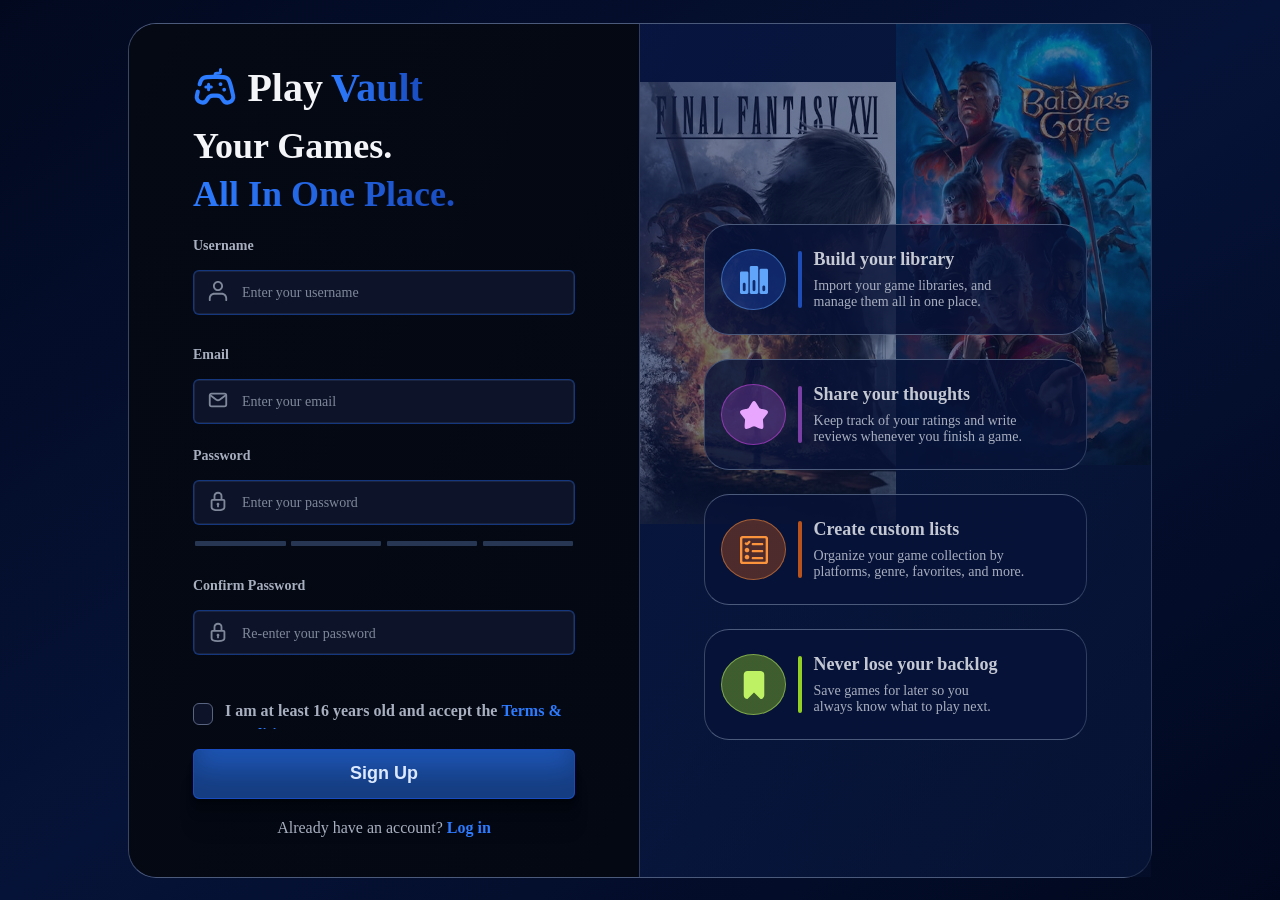
==== commit 0655827f: "fix(html): remove duplicate password icon IDs" ====
--- a/index.html
+++ b/index.html
@@ -99,7 +99,7 @@
                                         Password
                                     </label>
                                     <div class="input-wrapper">
-                                        <img src="UI Icons/Input Icons/password-icon.svg" class="input-icon" id="password-icon" alt="Padlock icon to represent password input">
+                                        <img src="UI Icons/Input Icons/password-icon.svg" class="input-icon" alt="Padlock icon to represent password input">
                                         <input 
                                             type="password" 
                                             class="form-control" 
@@ -174,7 +174,7 @@
                                         Confirm Password
                                     </label>
                                     <div class="input-wrapper">
-                                        <img src="UI Icons/Input Icons/password-icon.svg" class="input-icon" id="password-icon" alt="Padlock icon to repersent password input">
+                                        <img src="UI Icons/Input Icons/password-icon.svg" class="input-icon" alt="Padlock icon to repersent password input">
                                         <input 
                                             type="password" 
                                             class="form-control" 
--- a/styles/sign-up.css
+++ b/styles/sign-up.css
@@ -182,21 +182,21 @@
 }
 
 /* Stacks the heading and tagline */
-.content-intro {
+.brand-intro {
     display: flex;
     flex-direction: column;
     row-gap: 0.65rem;
 }
 
 /* Aligns the logo with the title */
-.content-header {
+.brand-header {
     display: flex;
     align-items: center;
     column-gap: 0.65rem;
 }
 
 /* Sign up page title styling */
-#content-title{
+#brand-title{
     display: flex;
     align-items: center;
     justify-content: center;
@@ -212,7 +212,7 @@
 }
 
 /* Tagline text styling */
-#content-tagline {
+#brand-tagline {
     font-size: 2.25rem;
     font-weight: 700;
     line-height: 3rem;
@@ -239,7 +239,7 @@
     overflow-y: scroll;
 }
 
-.user-info, .password-info {
+.account-fields, .password-fields {
     display: flex;
     flex-direction: column;
     row-gap: 1rem;
@@ -268,25 +268,25 @@
     border-radius: 1px;
 }
 
-.strength-label-wrapper{
+.password-strength-label-wrapper{
     height: 0;
     text-align: right;
 }
 
-.password-strength:has(#strength-label.active) {
+.password-strength:has(#password-strength-label.active) {
     row-gap: 0.75rem;
 }
 
-.strength-label-wrapper:has(#strength-label.active) {
+.password-strength-label-wrapper:has(#password-strength-label.active) {
     height: auto;
 }
 
-#password-match-requirement {
+#password-match-feedback {
     visibility: hidden;
     height: 0;
 }
 
-#password-match-requirement:has(#password-match-status.active) {
+#password-match-feedback:has(#password-match-status.active) {
     visibility: visible;
     height: auto;
 }
@@ -307,7 +307,7 @@
     height: 1.15rem;
 }
 
-#strength-label, #password-match-status {
+#password-strength-label, #password-match-status {
     font-size: 0.875rem;
     font-weight: 500;
 }
@@ -332,7 +332,7 @@
     font-weight: 550;
 }
 
-.password-info p {
+.password-fields p {
     font-size: 0.75rem;
     font-size: 400;
 }
@@ -525,7 +525,7 @@
 }
 
 /* Lays out the terms checkbox and its text */
-.sign-up-legal {
+.sign-up-consent {
     display: flex;
     flex-direction: row-reverse;
     align-items: flex-start;
@@ -534,7 +534,7 @@
 }
 
 /* Line height for the terms text */
-.sign-up-legal p {
+.sign-up-consent p {
     line-height: 1.5rem;
 }
 
@@ -635,7 +635,7 @@
 }
 
 /* Centers the login link row */
-.login-wrapper {
+.login-prompt {
     display: flex;
     justify-content: center;
     align-items: center;
@@ -717,7 +717,7 @@
 }
 
 /* Accent line next to each feature icon */
-.vertical-line {
+.feature-accent-line {
     width: 4px;
     border-radius: 28px;
     height: 92.5%;
@@ -730,7 +730,7 @@
 }
 
 /* Accent line color for feature one */
-.hero-feature:nth-child(1) >.feature-icon-wrapper + .vertical-line {
+.hero-feature:nth-child(1) >.feature-icon-wrapper + .feature-accent-line {
     background-color: var(--feature-icon-circular-bg-one);
 }
 
@@ -741,7 +741,7 @@
 }
 
 /* Accent line color for feature two */
-.hero-feature:nth-child(2) >.feature-icon-wrapper + .vertical-line {
+.hero-feature:nth-child(2) >.feature-icon-wrapper + .feature-accent-line {
     background-color: var(--feature-icon-circular-bg-two);
 }
 
@@ -752,7 +752,7 @@
 }
 
 /* Accent line color for feature three */
-.hero-feature:nth-child(3) >.feature-icon-wrapper + .vertical-line {
+.hero-feature:nth-child(3) >.feature-icon-wrapper + .feature-accent-line {
     background-color: var(--feature-icon-circular-bg-three);
 }
 
@@ -763,7 +763,7 @@
 }
 
 /* Accent line color for feature four */
-.hero-feature:nth-child(4) >.feature-icon-wrapper + .vertical-line {
+.hero-feature:nth-child(4) >.feature-icon-wrapper + .feature-accent-line {
     background-color: var(--feature-icon-circular-bg-four);
 }
 
